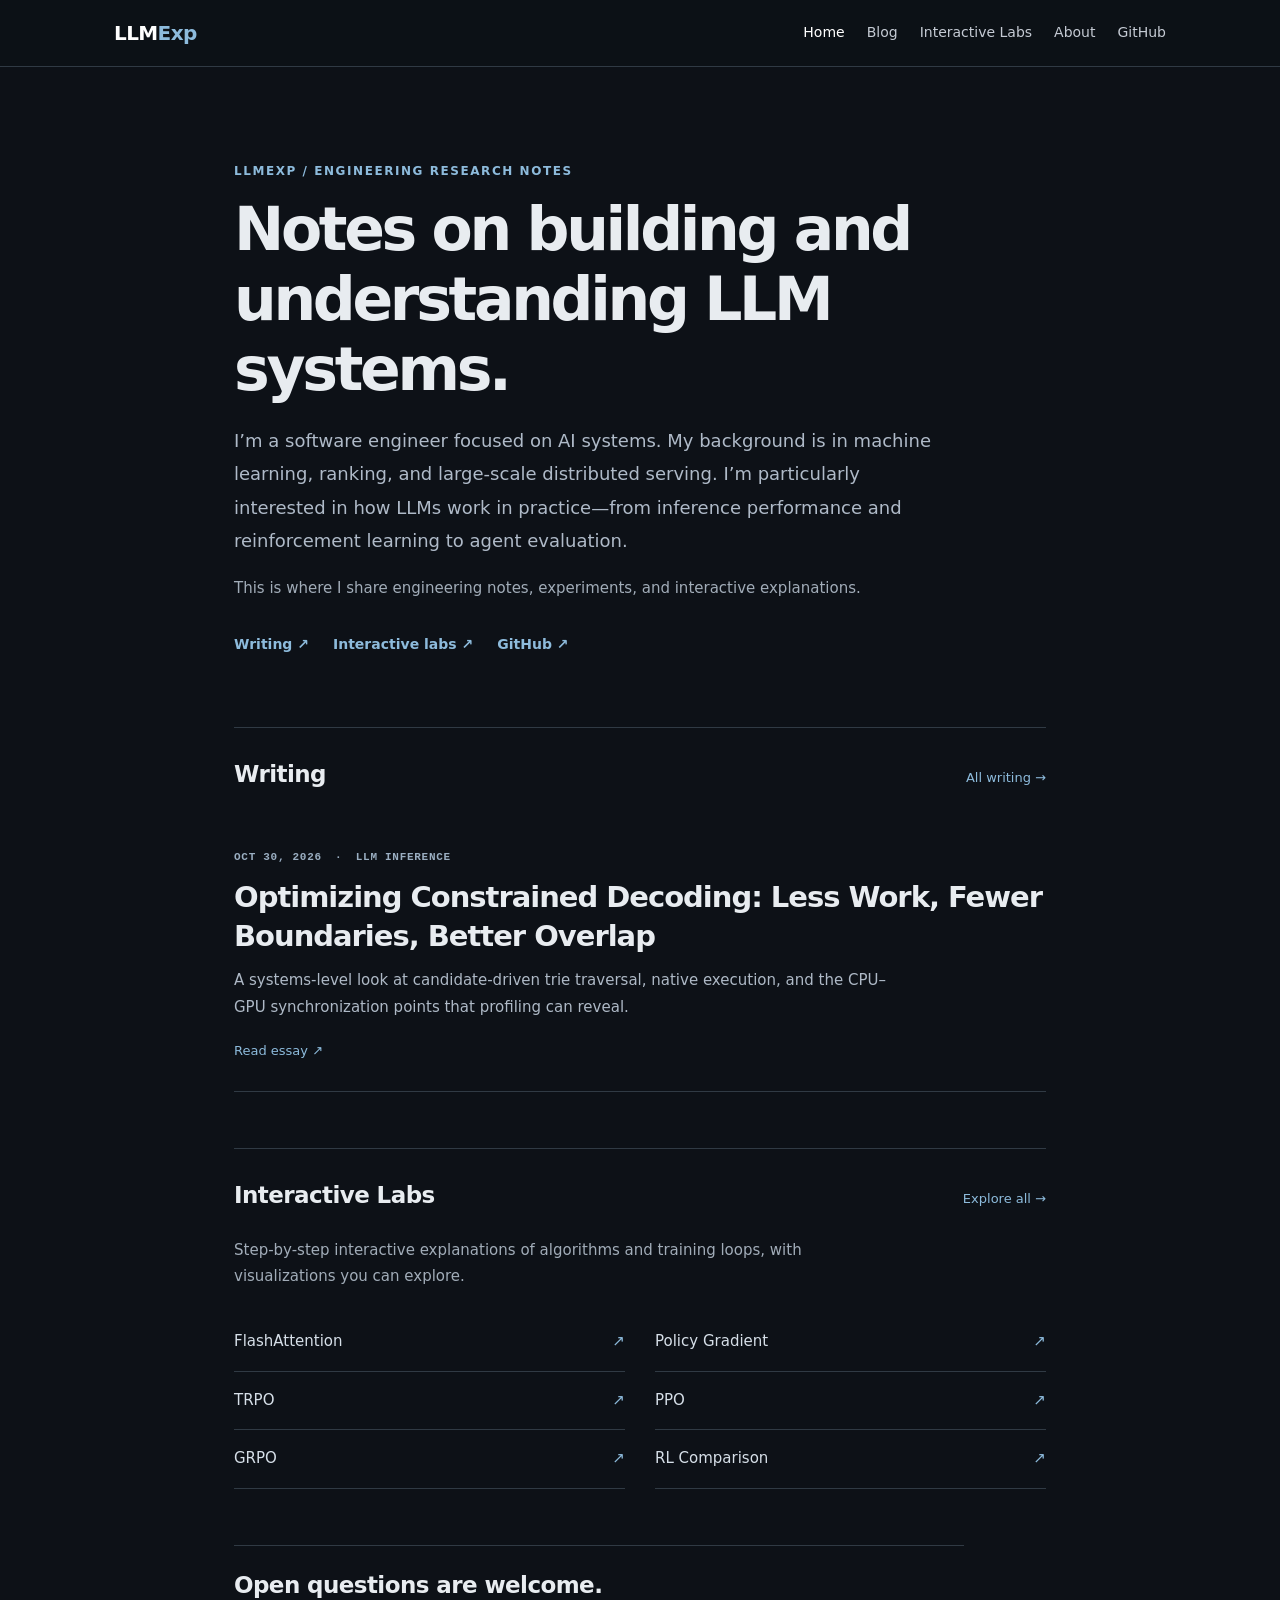
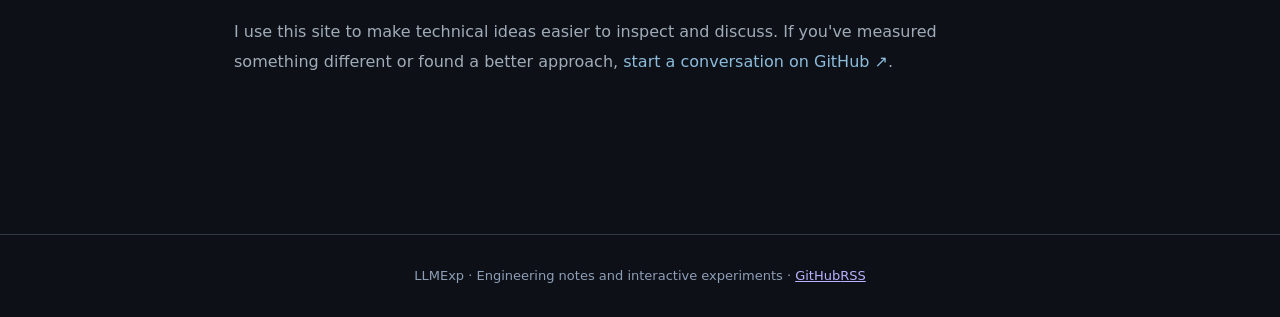
==== index.html @ a256a673 "Keep LLMExp author introduction unnamed" ====
<!doctype html><html lang="en"><head><meta charset="utf-8"><meta name="viewport" content="width=device-width,initial-scale=1"><meta name="description" content="Engineering notes and interactive labs on LLM systems, reinforcement learning, and agent evaluation."><meta property="og:title" content="LLMExp · LLM Engineering Notes"><meta property="og:description" content="Engineering notes and interactive labs on LLM systems, reinforcement learning, and agent evaluation."><meta property="og:type" content="website"><meta property="og:url" content="https://zerograd-x.github.io/"><link rel="canonical" href="https://zerograd-x.github.io/"><link rel="stylesheet" href="/assets/site.css"><title>LLMExp · LLM Engineering Notes</title><!-- Cloudflare Web Analytics --><script type='module' src='https://static.cloudflareinsights.com/beacon.min.js' data-cf-beacon='{"token": "473e449cb38c4c8e9a7092ccba2610f5"}'></script><!-- End Cloudflare Web Analytics --><link rel="alternate" type="application/rss+xml" title="LLMExp RSS" href="/feed.xml"></head><body><header><div class="nav"><a class="brand" href="/">LLM<span>Exp</span></a><nav aria-label="Main navigation"><a href="/" aria-current="page">Home</a><a href="/blog/" >Blog</a><a href="/labs/" >Interactive Labs</a><a href="/about/" >About</a><a href="https://github.com/zerograd-x/zerograd-x.github.io">GitHub</a></nav></div></header><main class="journal-layout"><section class="journal-intro"><p class="eyebrow">LLMExp / Engineering research notes</p><h1>Notes on building and understanding LLM systems.</h1><p class="lead">I’m a software engineer focused on AI systems. My background is in machine learning, ranking, and large-scale distributed serving. I’m particularly interested in how LLMs work in practice—from inference performance and reinforcement learning to agent evaluation.</p><p class="author-note">This is where I share engineering notes, experiments, and interactive explanations.</p><div class="intro-links"><a href="/blog/">Writing <span aria-hidden="true">↗</span></a><a href="/labs/">Interactive labs <span aria-hidden="true">↗</span></a><a href="https://github.com/zerograd-x/zerograd-x.github.io">GitHub <span aria-hidden="true">↗</span></a></div></section><section class="journal-section" aria-labelledby="writing-title"><div class="journal-heading"><h2 id="writing-title">Writing</h2><a href="/blog/">All writing →</a></div><a class="writing-entry" href="/blog/optimizing-constrained-decoding/"><span class="writing-date">OCT 30, 2026 <span class="dot-sep">·</span> LLM INFERENCE</span><h3>Optimizing Constrained Decoding: Less Work, Fewer Boundaries, Better Overlap</h3><p>A systems-level look at candidate-driven trie traversal, native execution, and the CPU–GPU synchronization points that profiling can reveal.</p><span class="writing-more">Read essay <span aria-hidden="true">↗</span></span></a></section><section class="journal-section" aria-labelledby="labs-title"><div class="journal-heading"><h2 id="labs-title">Interactive Labs</h2><a href="/labs/">Explore all →</a></div><p class="section-desc">Step-by-step interactive explanations of algorithms and training loops, with visualizations you can explore.</p><div class="lab-links"><a href="/FlashAttention/">FlashAttention <span>↗</span></a><a href="/PolicyGradient/">Policy Gradient <span>↗</span></a><a href="/TRPO/">TRPO <span>↗</span></a><a href="/PPO/">PPO <span>↗</span></a><a href="/GRPO/">GRPO <span>↗</span></a><a href="/RLCompare/">RL Comparison <span>↗</span></a></div></section><section class="journal-section journal-end"><h2>Open questions are welcome.</h2><p>I use this site to make technical ideas easier to inspect and discuss. If you've measured something different or found a better approach, <a href="https://github.com/zerograd-x/zerograd-x.github.io/issues">start a conversation on GitHub ↗</a>.</p></section></main><footer>LLMExp · Engineering notes and interactive experiments · <a href="https://github.com/zerograd-x">GitHub</a><a href="/feed.xml" title="Subscribe to the RSS feed">RSS</a></footer></body></html>
---- assets/site.css ----
:root{color-scheme:dark;--bg:#0b1020;--surface:#141d31;--surface2:#1a2741;--ink:#edf2ff;--muted:#a6b4ce;--accent:#a5a0ff;--line:#33415c}*{box-sizing:border-box}body{margin:0;background:radial-gradient(ellipse 65% 35% at 15% 0,rgba(108,87,245,.18),transparent),var(--bg);color:var(--ink);font:16px/1.7 system-ui,-apple-system,BlinkMacSystemFont,"Segoe UI",sans-serif}a{color:var(--accent)}a:focus-visible{outline:3px solid #9de8ea;outline-offset:4px}header{border-bottom:1px solid var(--line);position:sticky;top:0;background:rgba(11,16,32,.93);backdrop-filter:blur(15px);z-index:5}.nav{max-width:1100px;margin:auto;padding:16px 24px;display:flex;justify-content:space-between;align-items:center;gap:16px}.brand{font-weight:800;font-size:20px;letter-spacing:-.03em;text-decoration:none;color:white}.brand span{color:var(--accent)}nav{display:flex;gap:22px;flex-wrap:wrap}nav a{text-decoration:none;color:#c6d0e5;font-size:14px}nav a:hover,nav a[aria-current=page]{color:white}main{max-width:1100px;margin:auto;padding:64px 24px 85px}.eyebrow{font-size:12px;color:var(--accent);font-weight:750;letter-spacing:.13em;text-transform:uppercase}h1{font-size:clamp(40px,6vw,72px);line-height:1.12;letter-spacing:-.05em;margin:14px 0 20px}h2{font-size:28px;line-height:1.25;letter-spacing:-.025em;margin:0 0 18px}h3{font-size:21px;line-height:1.35;margin:8px 0}p{color:var(--muted)}.lead{font-size:19px;max-width:730px}.hero{padding:15px 0 64px}.button{display:inline-block;margin:12px 10px 0 0;padding:11px 19px;border-radius:10px;background:#726bf0;color:white;text-decoration:none;font-weight:650;font-size:14px}.button.secondary{background:transparent;border:1px solid var(--line);color:#e6edff}.section{margin:44px 0 60px}.sectionhead{display:flex;align-items:baseline;justify-content:space-between;gap:18px}.grid{display:grid;grid-template-columns:repeat(3,minmax(0,1fr));gap:18px}.grid.two{grid-template-columns:repeat(2,minmax(0,1fr))}.card{display:block;color:inherit;text-decoration:none;border:1px solid var(--line);background:linear-gradient(145deg,#192440,#131c30);border-radius:16px;padding:24px;transition:transform .15s,border-color .15s}.card:hover{transform:translateY(-3px);border-color:var(--accent)}.card p{font-size:14px;margin:8px 0}.tag{font-size:11px;font-weight:750;color:#b0aaff;text-transform:uppercase;letter-spacing:.08em}.meta{font-size:13px;color:#92a3bf}.links{display:flex;flex-wrap:wrap;gap:12px}.link{color:#c7beff;text-decoration:none}.divider{border-top:1px solid var(--line);margin:48px 0}.muted{color:var(--muted)}footer{padding:30px 24px;border-top:1px solid var(--line);text-align:center;color:#8e9eb7;font-size:13px}footer a{color:#b9b1ff}ul{color:var(--muted)}.prose{max-width:780px}.prose p,.prose li{font-size:17px}.empty{background:var(--surface);border:1px dashed #465572;border-radius:14px;padding:26px}@media(max-width:760px){.nav{align-items:flex-start;flex-direction:column;gap:10px}nav{gap:15px}main{padding:40px 20px 60px}.grid,.grid.two{grid-template-columns:1fr}.hero{padding-bottom:28px}}
/* Long-form engineering article */
.article-shell{max-width:970px}.article-shell>h1{font-size:clamp(38px,5.5vw,64px)}.article-notice{border-left:3px solid #8e8afa;background:#1a2540;padding:16px 20px;border-radius:0 10px 10px 0;color:#bfcbe3;margin:24px 0}.article-notice strong{color:#f0eeff}.toc{display:flex;flex-wrap:wrap;gap:10px 16px;background:#141d31;border:1px solid var(--line);border-radius:14px;padding:20px;margin:30px 0 42px}.toc strong{width:100%;color:white}.toc a{font-size:13px;text-decoration:none;color:#b9b4ff}.article-body{max-width:820px}.article-body h2{font-size:30px;margin:60px 0 18px;scroll-margin-top:110px}.article-body p,.article-body li{font-size:17px;line-height:1.85;color:#c1cce1}.article-body strong{color:#f4f6ff}.article-body pre{overflow:auto;background:#080d19;border:1px solid var(--line);padding:22px;border-radius:12px;color:#e4e9ff;line-height:1.55;font-size:13px}.article-body code:not(pre code){background:#26324b;border-radius:4px;padding:2px 5px;color:#d9d3ff;font-size:.87em}.diagram{background:#131e33;border:1px solid #36435e;border-radius:14px;margin:26px 0;padding:22px}.diag-heading{font-weight:700;color:#e6eaff;margin-bottom:16px}.diag-flow{display:flex;gap:10px;align-items:center;flex-wrap:wrap}.diag-flow div{padding:12px;background:#263659;border:1px solid #485f85;border-radius:8px;font-size:13px}.diag-flow span{color:#a9a4ff}.diagram-caption{font-size:12px!important;color:#94a5c2!important;margin:14px 0 0}.comparison{display:grid;grid-template-columns:1fr 1fr;gap:15px}.comparison>div{border:1px solid #465674;border-radius:10px;padding:15px}.comparison p{font-size:13px}.chip-row{display:flex;gap:7px;flex-wrap:wrap}.chip-row span{border-radius:7px;padding:6px 11px;font-weight:650;font-size:13px}.muted-chip{background:#34435a;color:#9dacbf}.active-chip{background:#27856d;color:#f0fffb}.trace-row{display:flex;align-items:center;gap:16px;margin:12px 0}.trace-row>span{min-width:34px;font-size:12px;color:#afbdd8}.trace-track{display:flex;flex:1;height:36px;background:#0a1120;border-radius:6px;overflow:hidden;gap:3px}.trace-bar{display:flex;align-items:center;justify-content:center;font-size:11px;font-style:normal;font-weight:600;white-space:nowrap;overflow:hidden}.planning{background:#655cd3;width:32%}.waiting{background:#318675;width:43%}.next{background:#58667e;flex:1}.forward{background:#3c73c5;width:75%}.mask{background:#b77c35;flex:1}.takeaway{border-left:3px solid #a9a0ff;padding:15px 20px;background:#1a2540;border-radius:0 10px 10px 0;margin:30px 0;color:#d7dff5}.bench-table{width:100%;border-collapse:collapse;margin:25px 0;font-size:14px}.bench-table td,.bench-table th{border:1px solid #3a4964;padding:12px;text-align:left;vertical-align:top}.bench-table th{background:#263454;color:#e5eaff}.bench-table td{color:#c5d0e5}@media(max-width:650px){.comparison{grid-template-columns:1fr}.trace-bar{font-size:9px}.article-body h2{font-size:25px}}

/* Writing-first journal refresh; confined to homepage, blog listing and long-form article. */
:root{--bg:#0d1117;--surface:#151a21;--surface2:#1b232c;--ink:#e8ecf0;--muted:#a1acb8;--accent:#8dbbdc;--line:#303a44}
body{background:var(--bg);color:var(--ink);font-family:ui-sans-serif,system-ui,-apple-system,BlinkMacSystemFont,"Segoe UI",sans-serif}
header{background:rgba(13,17,23,.94);border-color:var(--line)}
.brand span{color:var(--accent)}a{color:var(--accent)}nav a{color:#c5cbd4}nav a:hover,nav a[aria-current=page]{color:white}
.journal-layout{max-width:860px;padding-top:82px}.journal-intro{padding:0 0 70px}.journal-intro h1{max-width:810px;font-size:clamp(38px,5.3vw,60px);letter-spacing:-.055em;line-height:1.16;font-weight:720}.journal-intro .lead{max-width:720px;font-size:18px;line-height:1.85;color:#afbac8}.journal-intro.compact{padding-bottom:36px}.journal-intro.compact h1{font-size:clamp(42px,5vw,58px)}.intro-links{display:flex;flex-wrap:wrap;gap:24px;margin-top:30px}.intro-links a{font-size:14px;text-decoration:none;font-weight:650}.journal-section{padding:32px 0 56px;border-top:1px solid var(--line)}.journal-heading{display:flex;justify-content:space-between;align-items:baseline;gap:16px;margin-bottom:10px}.journal-heading h2,.journal-end h2{font-size:23px;font-weight:675;letter-spacing:-.025em}.journal-heading>a{text-decoration:none;font-size:13px}.writing-entry{display:block;border:0;border-bottom:1px solid var(--line);padding:24px 0 28px;text-decoration:none;color:var(--ink)}.writing-entry:hover h3{color:var(--accent)}.writing-entry h3{font-size:clamp(22px,3vw,29px);font-weight:665;letter-spacing:-.035em;line-height:1.36;margin:10px 0}.writing-entry p{font-size:15px;max-width:670px;line-height:1.85;margin:6px 0;color:#aeb9c6}.writing-date{font:600 11px/1.6 ui-monospace,SFMono-Regular,Menlo,monospace;color:#9aaec1;letter-spacing:.065em}.dot-sep{margin:0 6px}.writing-more{display:inline-block;font-size:13px;color:var(--accent);margin-top:12px}.section-desc{font-size:15px;max-width:670px;margin:0 0 24px}.lab-links{display:grid;grid-template-columns:1fr 1fr;column-gap:30px}.lab-links a{display:flex;justify-content:space-between;padding:16px 0;border-bottom:1px solid var(--line);text-decoration:none;color:#d6dfe8;font-size:15px}.lab-links a:hover,.lab-links span{color:var(--accent)}.journal-end{padding-top:25px;max-width:730px}.journal-end p{line-height:1.85}.journal-end a{text-decoration:none}
/* Calm reading surface for the blog article; keep technical diagrams legible. */
.article-shell{max-width:940px;padding-top:64px}.article-shell>h1{max-width:870px;font-size:clamp(36px,5vw,59px);font-weight:700;line-height:1.18}.article-shell>.lead{font-size:18px;line-height:1.85;max-width:780px}.article-body{max-width:760px}.article-body h2{font-size:clamp(24px,3vw,29px);margin-top:68px;border-top:1px solid var(--line);padding-top:29px}.article-body p,.article-body li{color:#c4ccd5;line-height:1.9;font-size:16.5px}.article-body pre{font-size:13px;background:#111922}.article-body .diagram{background:#161f2a;border-color:#344254}.article-notice{background:#182331;border-left-color:#79aeda}.toc{background:#131a23;border-color:#303d4a}.toc a{color:#9ec7e2}.takeaway{background:#172230;border-left-color:#7db3d6}.article-body code:not(pre code){background:#243140;color:#d4e6f4}
@media(max-width:650px){.journal-layout{padding-top:44px}.journal-intro{padding-bottom:43px}.intro-links{gap:15px}.lab-links{grid-template-columns:1fr}.article-shell{padding-top:35px}.journal-section{padding-bottom:38px}}

/* Author introduction */
.author-note{max-width:690px;font-size:15px;line-height:1.85;color:var(--muted);margin:15px 0 0}.author-note a{font-weight:600;text-decoration:underline;text-underline-offset:3px}.journal-intro .lead strong{font-weight:680;color:var(--ink)}
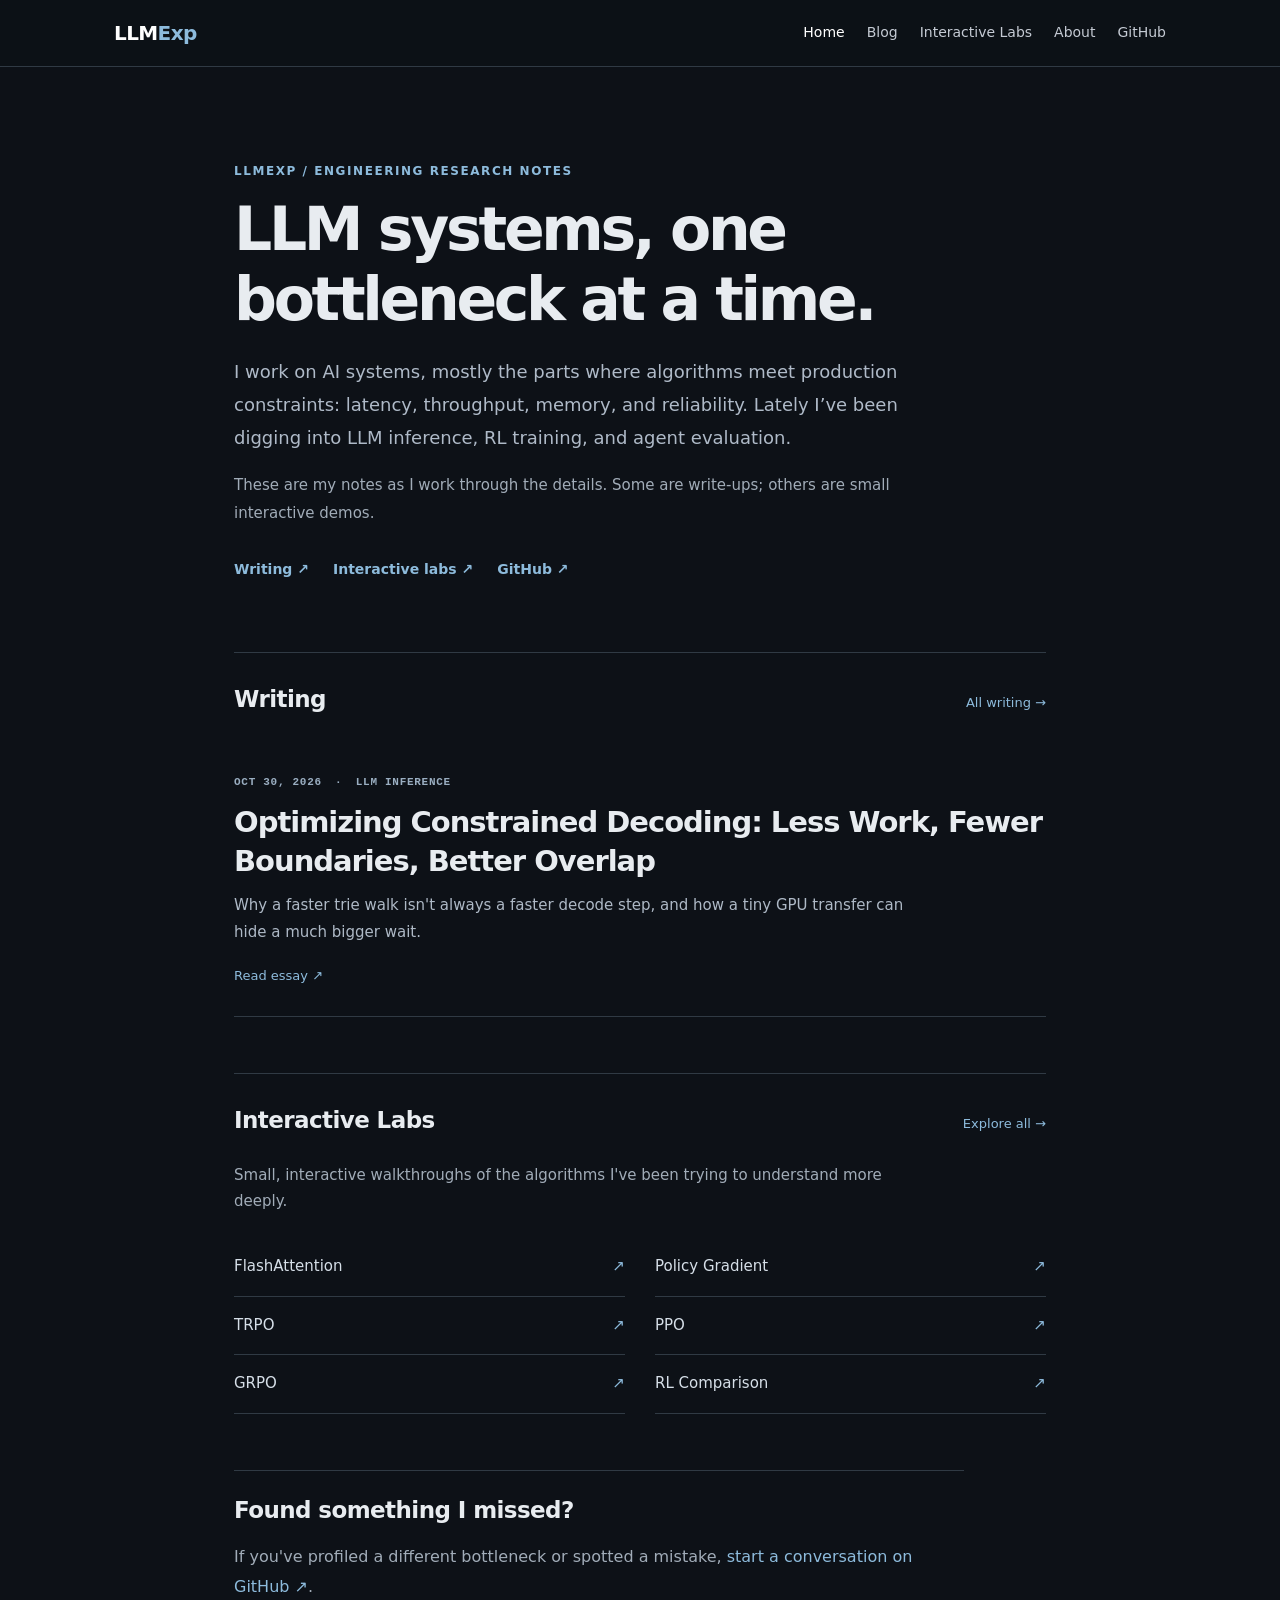
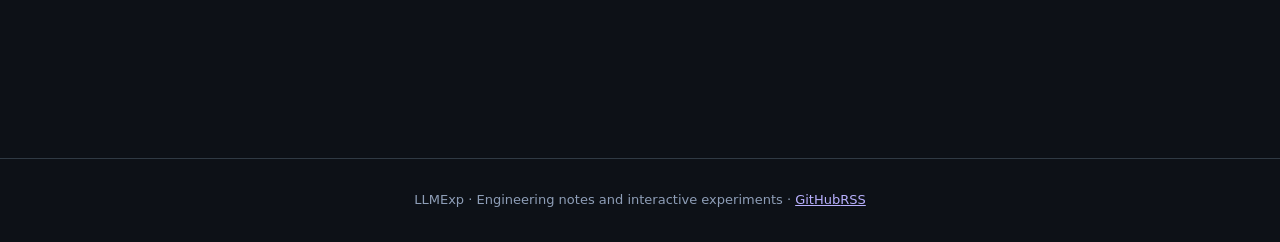
==== commit dbd276ce: "Make index.html more direct and personal" ====
--- a/index.html
+++ b/index.html
@@ -1 +1 @@
-<!doctype html><html lang="en"><head><meta charset="utf-8"><meta name="viewport" content="width=device-width,initial-scale=1"><meta name="description" content="Engineering notes and interactive labs on LLM systems, reinforcement learning, and agent evaluation."><meta property="og:title" content="LLMExp · LLM Engineering Notes"><meta property="og:description" content="Engineering notes and interactive labs on LLM systems, reinforcement learning, and agent evaluation."><meta property="og:type" content="website"><meta property="og:url" content="https://zerograd-x.github.io/"><link rel="canonical" href="https://zerograd-x.github.io/"><link rel="stylesheet" href="/assets/site.css"><title>LLMExp · LLM Engineering Notes</title><!-- Cloudflare Web Analytics --><script type='module' src='https://static.cloudflareinsights.com/beacon.min.js' data-cf-beacon='{"token": "473e449cb38c4c8e9a7092ccba2610f5"}'></script><!-- End Cloudflare Web Analytics --><link rel="alternate" type="application/rss+xml" title="LLMExp RSS" href="/feed.xml"></head><body><header><div class="nav"><a class="brand" href="/">LLM<span>Exp</span></a><nav aria-label="Main navigation"><a href="/" aria-current="page">Home</a><a href="/blog/" >Blog</a><a href="/labs/" >Interactive Labs</a><a href="/about/" >About</a><a href="https://github.com/zerograd-x/zerograd-x.github.io">GitHub</a></nav></div></header><main class="journal-layout"><section class="journal-intro"><p class="eyebrow">LLMExp / Engineering research notes</p><h1>Notes on building and understanding LLM systems.</h1><p class="lead">I’m a software engineer focused on AI systems. My background is in machine learning, ranking, and large-scale distributed serving. I’m particularly interested in how LLMs work in practice—from inference performance and reinforcement learning to agent evaluation.</p><p class="author-note">This is where I share engineering notes, experiments, and interactive explanations.</p><div class="intro-links"><a href="/blog/">Writing <span aria-hidden="true">↗</span></a><a href="/labs/">Interactive labs <span aria-hidden="true">↗</span></a><a href="https://github.com/zerograd-x/zerograd-x.github.io">GitHub <span aria-hidden="true">↗</span></a></div></section><section class="journal-section" aria-labelledby="writing-title"><div class="journal-heading"><h2 id="writing-title">Writing</h2><a href="/blog/">All writing →</a></div><a class="writing-entry" href="/blog/optimizing-constrained-decoding/"><span class="writing-date">OCT 30, 2026 <span class="dot-sep">·</span> LLM INFERENCE</span><h3>Optimizing Constrained Decoding: Less Work, Fewer Boundaries, Better Overlap</h3><p>A systems-level look at candidate-driven trie traversal, native execution, and the CPU–GPU synchronization points that profiling can reveal.</p><span class="writing-more">Read essay <span aria-hidden="true">↗</span></span></a></section><section class="journal-section" aria-labelledby="labs-title"><div class="journal-heading"><h2 id="labs-title">Interactive Labs</h2><a href="/labs/">Explore all →</a></div><p class="section-desc">Step-by-step interactive explanations of algorithms and training loops, with visualizations you can explore.</p><div class="lab-links"><a href="/FlashAttention/">FlashAttention <span>↗</span></a><a href="/PolicyGradient/">Policy Gradient <span>↗</span></a><a href="/TRPO/">TRPO <span>↗</span></a><a href="/PPO/">PPO <span>↗</span></a><a href="/GRPO/">GRPO <span>↗</span></a><a href="/RLCompare/">RL Comparison <span>↗</span></a></div></section><section class="journal-section journal-end"><h2>Open questions are welcome.</h2><p>I use this site to make technical ideas easier to inspect and discuss. If you've measured something different or found a better approach, <a href="https://github.com/zerograd-x/zerograd-x.github.io/issues">start a conversation on GitHub ↗</a>.</p></section></main><footer>LLMExp · Engineering notes and interactive experiments · <a href="https://github.com/zerograd-x">GitHub</a><a href="/feed.xml" title="Subscribe to the RSS feed">RSS</a></footer></body></html>+<!doctype html><html lang="en"><head><meta charset="utf-8"><meta name="viewport" content="width=device-width,initial-scale=1"><meta name="description" content="Engineering notes and interactive labs on LLM systems, reinforcement learning, and agent evaluation."><meta property="og:title" content="LLMExp · LLM Engineering Notes"><meta property="og:description" content="Engineering notes and interactive labs on LLM systems, reinforcement learning, and agent evaluation."><meta property="og:type" content="website"><meta property="og:url" content="https://zerograd-x.github.io/"><link rel="canonical" href="https://zerograd-x.github.io/"><link rel="stylesheet" href="/assets/site.css"><title>LLMExp · LLM Engineering Notes</title><!-- Cloudflare Web Analytics --><script type='module' src='https://static.cloudflareinsights.com/beacon.min.js' data-cf-beacon='{"token": "473e449cb38c4c8e9a7092ccba2610f5"}'></script><!-- End Cloudflare Web Analytics --><link rel="alternate" type="application/rss+xml" title="LLMExp RSS" href="/feed.xml"></head><body><header><div class="nav"><a class="brand" href="/">LLM<span>Exp</span></a><nav aria-label="Main navigation"><a href="/" aria-current="page">Home</a><a href="/blog/" >Blog</a><a href="/labs/" >Interactive Labs</a><a href="/about/" >About</a><a href="https://github.com/zerograd-x/zerograd-x.github.io">GitHub</a></nav></div></header><main class="journal-layout"><section class="journal-intro"><p class="eyebrow">LLMExp / Engineering research notes</p><h1>LLM systems, one bottleneck at a time.</h1><p class="lead">I work on AI systems, mostly the parts where algorithms meet production constraints: latency, throughput, memory, and reliability. Lately I’ve been digging into LLM inference, RL training, and agent evaluation.</p><p class="author-note">These are my notes as I work through the details. Some are write-ups; others are small interactive demos.</p><div class="intro-links"><a href="/blog/">Writing <span aria-hidden="true">↗</span></a><a href="/labs/">Interactive labs <span aria-hidden="true">↗</span></a><a href="https://github.com/zerograd-x/zerograd-x.github.io">GitHub <span aria-hidden="true">↗</span></a></div></section><section class="journal-section" aria-labelledby="writing-title"><div class="journal-heading"><h2 id="writing-title">Writing</h2><a href="/blog/">All writing →</a></div><a class="writing-entry" href="/blog/optimizing-constrained-decoding/"><span class="writing-date">OCT 30, 2026 <span class="dot-sep">·</span> LLM INFERENCE</span><h3>Optimizing Constrained Decoding: Less Work, Fewer Boundaries, Better Overlap</h3><p>Why a faster trie walk isn't always a faster decode step, and how a tiny GPU transfer can hide a much bigger wait.</p><span class="writing-more">Read essay <span aria-hidden="true">↗</span></span></a></section><section class="journal-section" aria-labelledby="labs-title"><div class="journal-heading"><h2 id="labs-title">Interactive Labs</h2><a href="/labs/">Explore all →</a></div><p class="section-desc">Small, interactive walkthroughs of the algorithms I've been trying to understand more deeply.</p><div class="lab-links"><a href="/FlashAttention/">FlashAttention <span>↗</span></a><a href="/PolicyGradient/">Policy Gradient <span>↗</span></a><a href="/TRPO/">TRPO <span>↗</span></a><a href="/PPO/">PPO <span>↗</span></a><a href="/GRPO/">GRPO <span>↗</span></a><a href="/RLCompare/">RL Comparison <span>↗</span></a></div></section><section class="journal-section journal-end"><h2>Found something I missed?</h2><p>If you've profiled a different bottleneck or spotted a mistake, <a href="https://github.com/zerograd-x/zerograd-x.github.io/issues">start a conversation on GitHub ↗</a>.</p></section></main><footer>LLMExp · Engineering notes and interactive experiments · <a href="https://github.com/zerograd-x">GitHub</a><a href="/feed.xml" title="Subscribe to the RSS feed">RSS</a></footer></body></html>
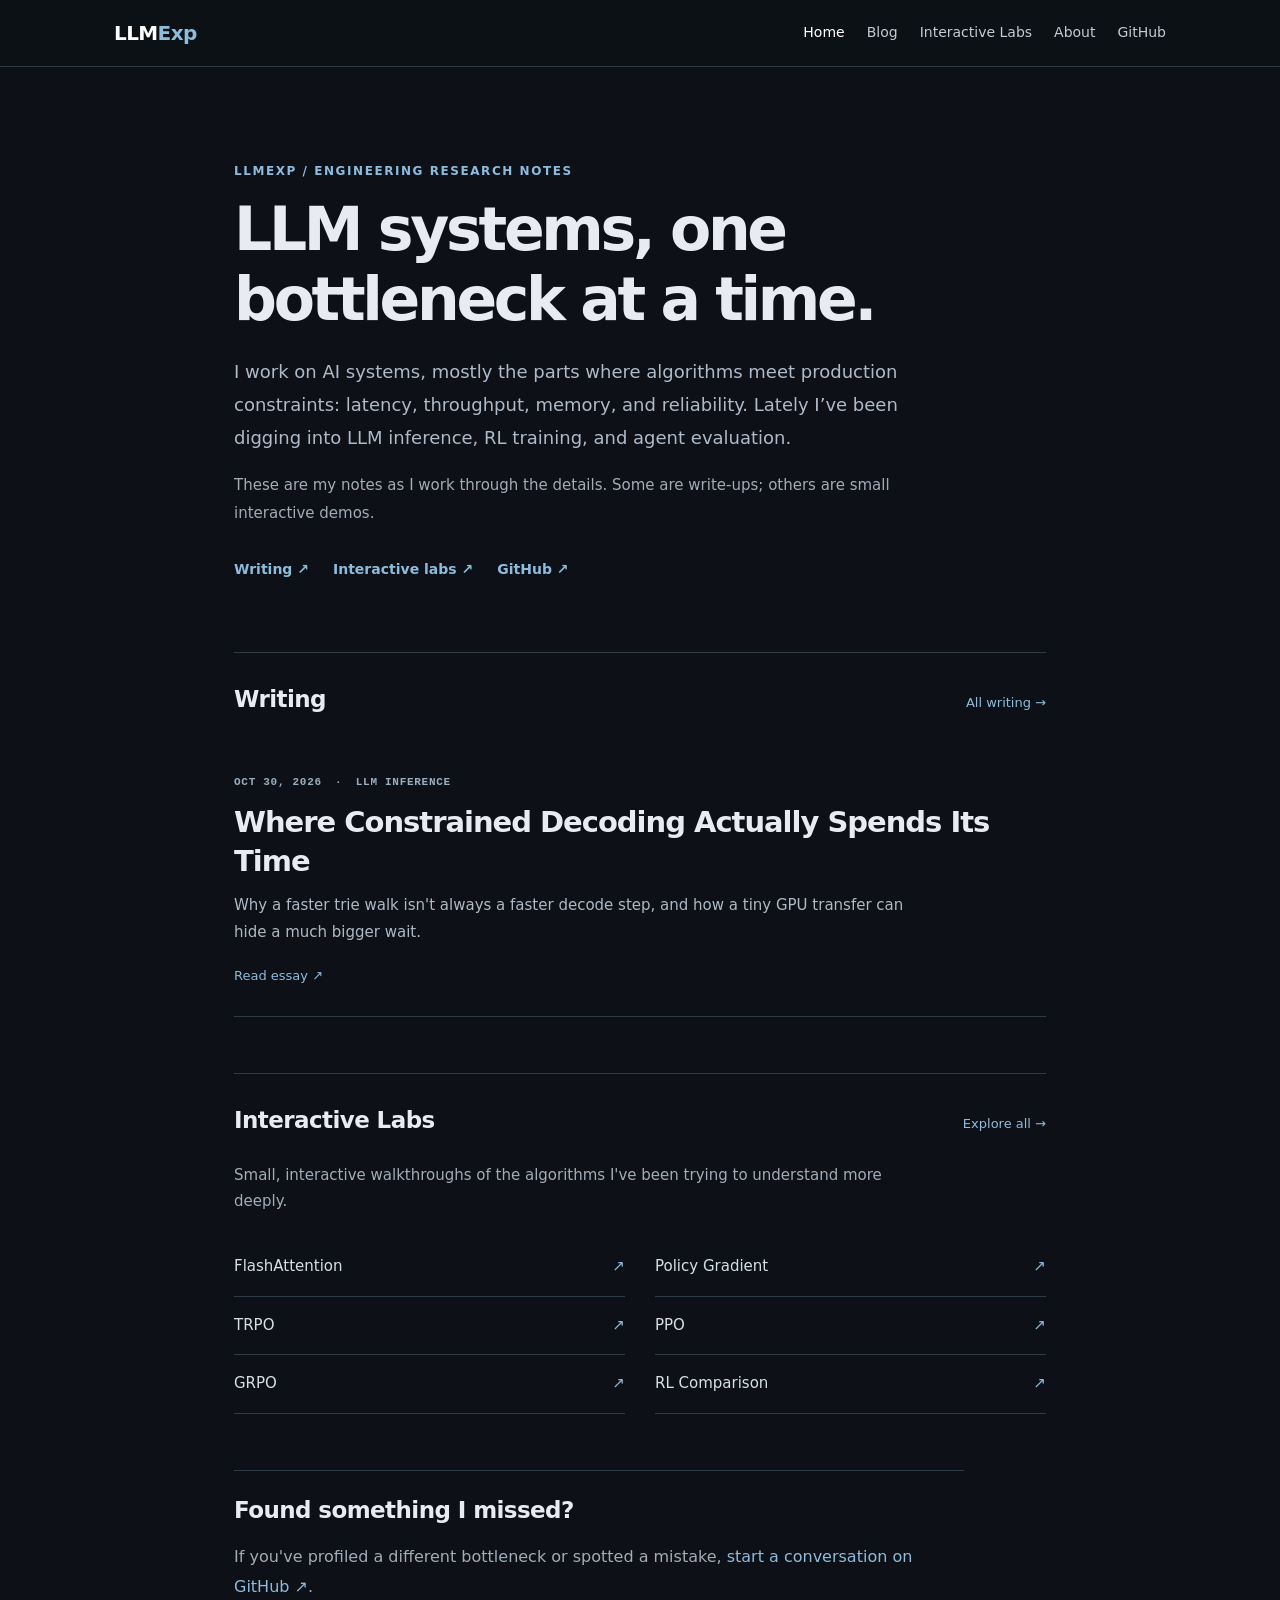
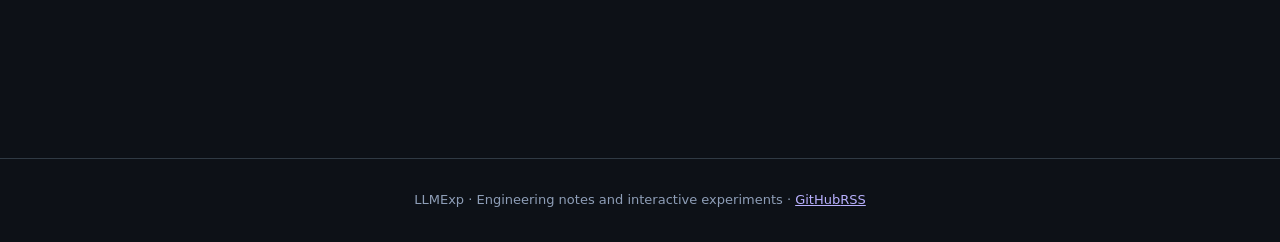
==== commit 4f80f0a1: "Keep article title consistent in index.html" ====
--- a/index.html
+++ b/index.html
@@ -1 +1 @@
-<!doctype html><html lang="en"><head><meta charset="utf-8"><meta name="viewport" content="width=device-width,initial-scale=1"><meta name="description" content="Engineering notes and interactive labs on LLM systems, reinforcement learning, and agent evaluation."><meta property="og:title" content="LLMExp · LLM Engineering Notes"><meta property="og:description" content="Engineering notes and interactive labs on LLM systems, reinforcement learning, and agent evaluation."><meta property="og:type" content="website"><meta property="og:url" content="https://zerograd-x.github.io/"><link rel="canonical" href="https://zerograd-x.github.io/"><link rel="stylesheet" href="/assets/site.css"><title>LLMExp · LLM Engineering Notes</title><!-- Cloudflare Web Analytics --><script type='module' src='https://static.cloudflareinsights.com/beacon.min.js' data-cf-beacon='{"token": "473e449cb38c4c8e9a7092ccba2610f5"}'></script><!-- End Cloudflare Web Analytics --><link rel="alternate" type="application/rss+xml" title="LLMExp RSS" href="/feed.xml"></head><body><header><div class="nav"><a class="brand" href="/">LLM<span>Exp</span></a><nav aria-label="Main navigation"><a href="/" aria-current="page">Home</a><a href="/blog/" >Blog</a><a href="/labs/" >Interactive Labs</a><a href="/about/" >About</a><a href="https://github.com/zerograd-x/zerograd-x.github.io">GitHub</a></nav></div></header><main class="journal-layout"><section class="journal-intro"><p class="eyebrow">LLMExp / Engineering research notes</p><h1>LLM systems, one bottleneck at a time.</h1><p class="lead">I work on AI systems, mostly the parts where algorithms meet production constraints: latency, throughput, memory, and reliability. Lately I’ve been digging into LLM inference, RL training, and agent evaluation.</p><p class="author-note">These are my notes as I work through the details. Some are write-ups; others are small interactive demos.</p><div class="intro-links"><a href="/blog/">Writing <span aria-hidden="true">↗</span></a><a href="/labs/">Interactive labs <span aria-hidden="true">↗</span></a><a href="https://github.com/zerograd-x/zerograd-x.github.io">GitHub <span aria-hidden="true">↗</span></a></div></section><section class="journal-section" aria-labelledby="writing-title"><div class="journal-heading"><h2 id="writing-title">Writing</h2><a href="/blog/">All writing →</a></div><a class="writing-entry" href="/blog/optimizing-constrained-decoding/"><span class="writing-date">OCT 30, 2026 <span class="dot-sep">·</span> LLM INFERENCE</span><h3>Optimizing Constrained Decoding: Less Work, Fewer Boundaries, Better Overlap</h3><p>Why a faster trie walk isn't always a faster decode step, and how a tiny GPU transfer can hide a much bigger wait.</p><span class="writing-more">Read essay <span aria-hidden="true">↗</span></span></a></section><section class="journal-section" aria-labelledby="labs-title"><div class="journal-heading"><h2 id="labs-title">Interactive Labs</h2><a href="/labs/">Explore all →</a></div><p class="section-desc">Small, interactive walkthroughs of the algorithms I've been trying to understand more deeply.</p><div class="lab-links"><a href="/FlashAttention/">FlashAttention <span>↗</span></a><a href="/PolicyGradient/">Policy Gradient <span>↗</span></a><a href="/TRPO/">TRPO <span>↗</span></a><a href="/PPO/">PPO <span>↗</span></a><a href="/GRPO/">GRPO <span>↗</span></a><a href="/RLCompare/">RL Comparison <span>↗</span></a></div></section><section class="journal-section journal-end"><h2>Found something I missed?</h2><p>If you've profiled a different bottleneck or spotted a mistake, <a href="https://github.com/zerograd-x/zerograd-x.github.io/issues">start a conversation on GitHub ↗</a>.</p></section></main><footer>LLMExp · Engineering notes and interactive experiments · <a href="https://github.com/zerograd-x">GitHub</a><a href="/feed.xml" title="Subscribe to the RSS feed">RSS</a></footer></body></html>+<!doctype html><html lang="en"><head><meta charset="utf-8"><meta name="viewport" content="width=device-width,initial-scale=1"><meta name="description" content="Engineering notes and interactive labs on LLM systems, reinforcement learning, and agent evaluation."><meta property="og:title" content="LLMExp · LLM Engineering Notes"><meta property="og:description" content="Engineering notes and interactive labs on LLM systems, reinforcement learning, and agent evaluation."><meta property="og:type" content="website"><meta property="og:url" content="https://zerograd-x.github.io/"><link rel="canonical" href="https://zerograd-x.github.io/"><link rel="stylesheet" href="/assets/site.css"><title>LLMExp · LLM Engineering Notes</title><!-- Cloudflare Web Analytics --><script type='module' src='https://static.cloudflareinsights.com/beacon.min.js' data-cf-beacon='{"token": "473e449cb38c4c8e9a7092ccba2610f5"}'></script><!-- End Cloudflare Web Analytics --><link rel="alternate" type="application/rss+xml" title="LLMExp RSS" href="/feed.xml"></head><body><header><div class="nav"><a class="brand" href="/">LLM<span>Exp</span></a><nav aria-label="Main navigation"><a href="/" aria-current="page">Home</a><a href="/blog/" >Blog</a><a href="/labs/" >Interactive Labs</a><a href="/about/" >About</a><a href="https://github.com/zerograd-x/zerograd-x.github.io">GitHub</a></nav></div></header><main class="journal-layout"><section class="journal-intro"><p class="eyebrow">LLMExp / Engineering research notes</p><h1>LLM systems, one bottleneck at a time.</h1><p class="lead">I work on AI systems, mostly the parts where algorithms meet production constraints: latency, throughput, memory, and reliability. Lately I’ve been digging into LLM inference, RL training, and agent evaluation.</p><p class="author-note">These are my notes as I work through the details. Some are write-ups; others are small interactive demos.</p><div class="intro-links"><a href="/blog/">Writing <span aria-hidden="true">↗</span></a><a href="/labs/">Interactive labs <span aria-hidden="true">↗</span></a><a href="https://github.com/zerograd-x/zerograd-x.github.io">GitHub <span aria-hidden="true">↗</span></a></div></section><section class="journal-section" aria-labelledby="writing-title"><div class="journal-heading"><h2 id="writing-title">Writing</h2><a href="/blog/">All writing →</a></div><a class="writing-entry" href="/blog/optimizing-constrained-decoding/"><span class="writing-date">OCT 30, 2026 <span class="dot-sep">·</span> LLM INFERENCE</span><h3>Where Constrained Decoding Actually Spends Its Time</h3><p>Why a faster trie walk isn't always a faster decode step, and how a tiny GPU transfer can hide a much bigger wait.</p><span class="writing-more">Read essay <span aria-hidden="true">↗</span></span></a></section><section class="journal-section" aria-labelledby="labs-title"><div class="journal-heading"><h2 id="labs-title">Interactive Labs</h2><a href="/labs/">Explore all →</a></div><p class="section-desc">Small, interactive walkthroughs of the algorithms I've been trying to understand more deeply.</p><div class="lab-links"><a href="/FlashAttention/">FlashAttention <span>↗</span></a><a href="/PolicyGradient/">Policy Gradient <span>↗</span></a><a href="/TRPO/">TRPO <span>↗</span></a><a href="/PPO/">PPO <span>↗</span></a><a href="/GRPO/">GRPO <span>↗</span></a><a href="/RLCompare/">RL Comparison <span>↗</span></a></div></section><section class="journal-section journal-end"><h2>Found something I missed?</h2><p>If you've profiled a different bottleneck or spotted a mistake, <a href="https://github.com/zerograd-x/zerograd-x.github.io/issues">start a conversation on GitHub ↗</a>.</p></section></main><footer>LLMExp · Engineering notes and interactive experiments · <a href="https://github.com/zerograd-x">GitHub</a><a href="/feed.xml" title="Subscribe to the RSS feed">RSS</a></footer></body></html>
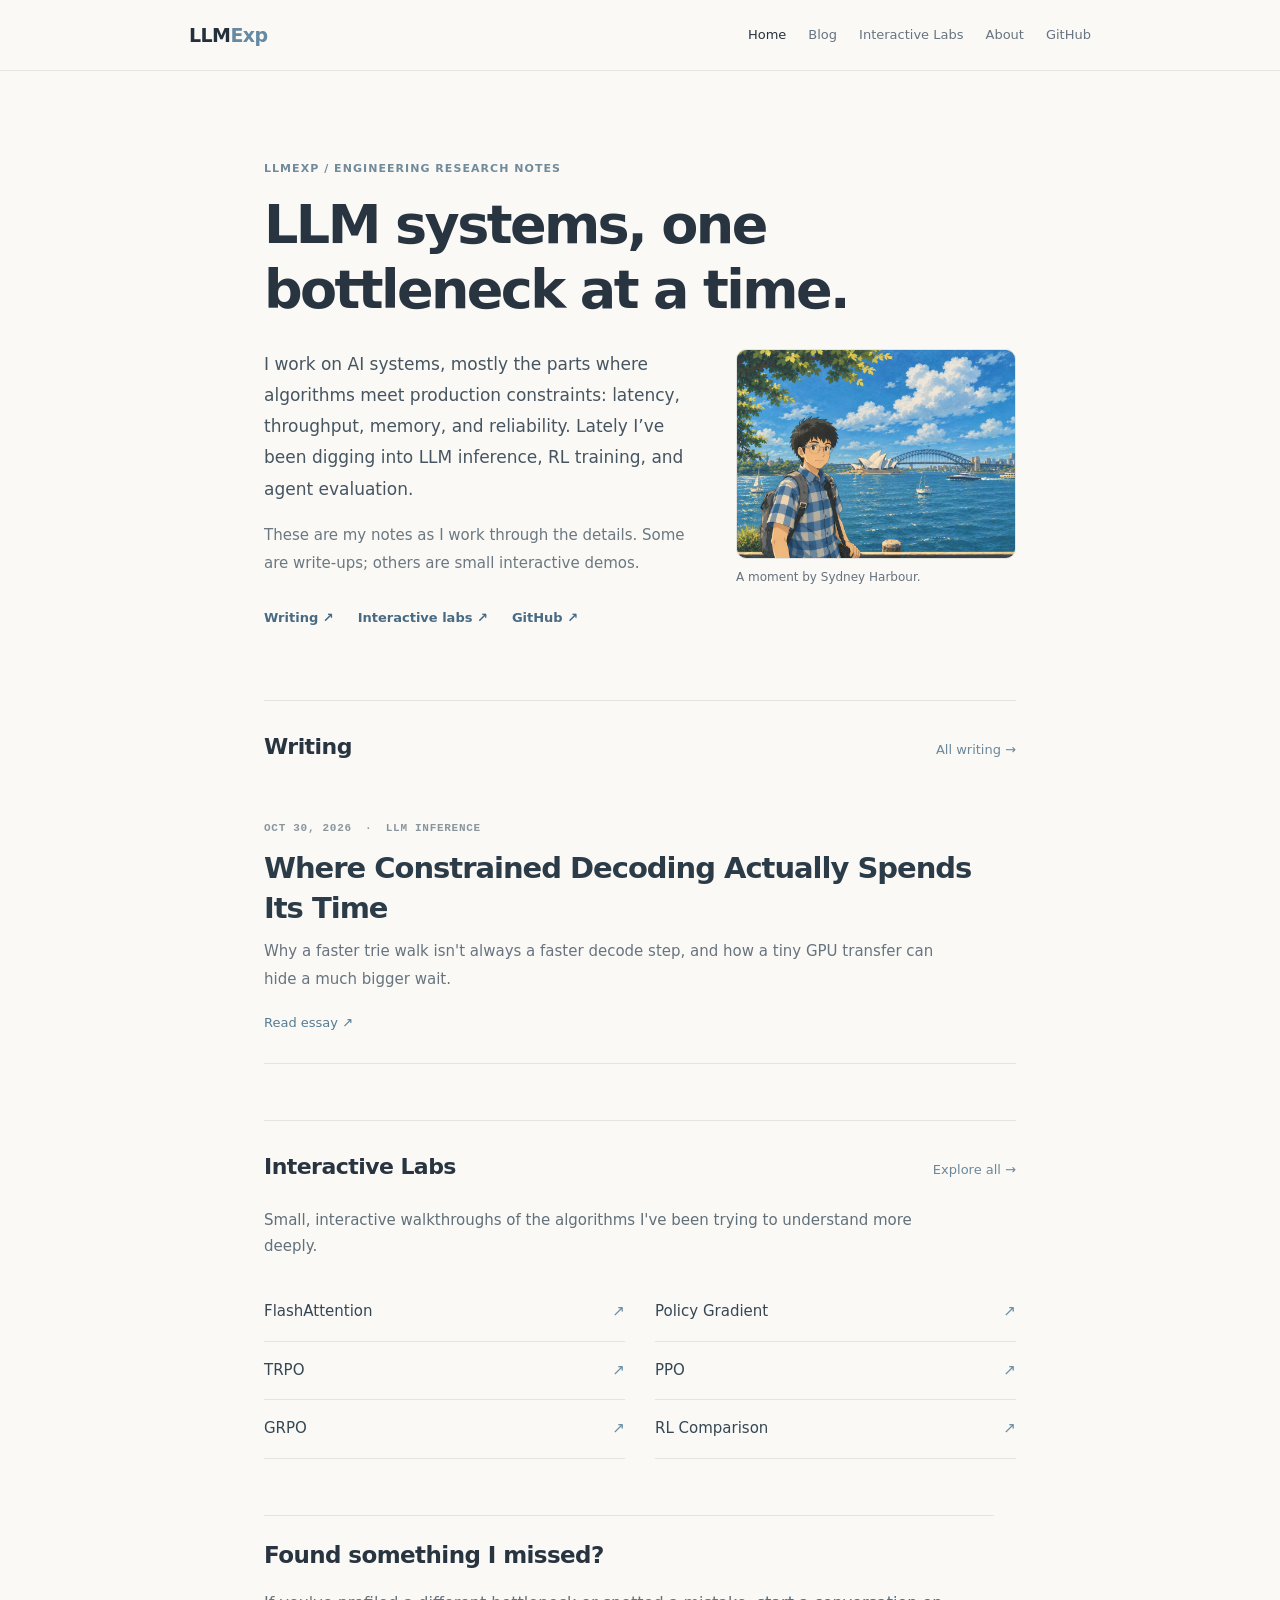
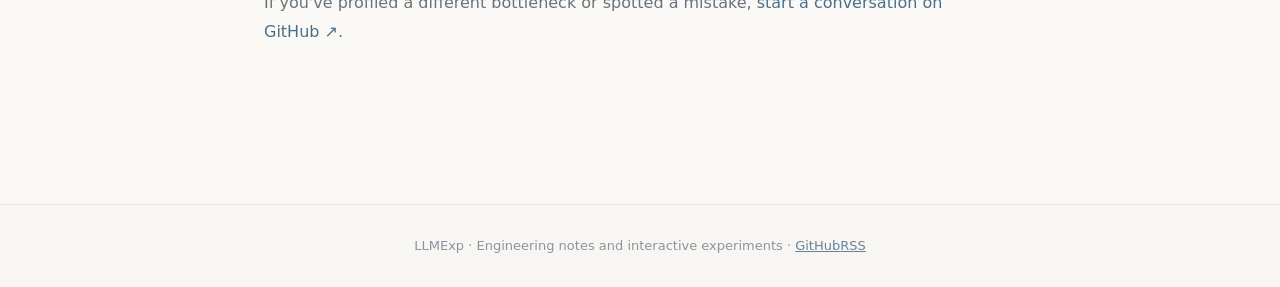
==== commit 0b43c12b: "Add Sydney Harbour portrait to homepage introduction" ====
--- a/index.html
+++ b/index.html
@@ -1 +1 @@
-<!doctype html><html lang="en"><head><meta charset="utf-8"><meta name="viewport" content="width=device-width,initial-scale=1"><meta name="description" content="Engineering notes and interactive labs on LLM systems, reinforcement learning, and agent evaluation."><meta property="og:title" content="LLMExp · LLM Engineering Notes"><meta property="og:description" content="Engineering notes and interactive labs on LLM systems, reinforcement learning, and agent evaluation."><meta property="og:type" content="website"><meta property="og:url" content="https://zerograd-x.github.io/"><link rel="canonical" href="https://zerograd-x.github.io/"><link rel="stylesheet" href="/assets/site.css"><title>LLMExp · LLM Engineering Notes</title><!-- Cloudflare Web Analytics --><script type='module' src='https://static.cloudflareinsights.com/beacon.min.js' data-cf-beacon='{"token": "473e449cb38c4c8e9a7092ccba2610f5"}'></script><!-- End Cloudflare Web Analytics --><link rel="alternate" type="application/rss+xml" title="LLMExp RSS" href="/feed.xml"></head><body><header><div class="nav"><a class="brand" href="/">LLM<span>Exp</span></a><nav aria-label="Main navigation"><a href="/" aria-current="page">Home</a><a href="/blog/" >Blog</a><a href="/labs/" >Interactive Labs</a><a href="/about/" >About</a><a href="https://github.com/zerograd-x/zerograd-x.github.io">GitHub</a></nav></div></header><main class="journal-layout"><section class="journal-intro"><p class="eyebrow">LLMExp / Engineering research notes</p><h1>LLM systems, one bottleneck at a time.</h1><p class="lead">I work on AI systems, mostly the parts where algorithms meet production constraints: latency, throughput, memory, and reliability. Lately I’ve been digging into LLM inference, RL training, and agent evaluation.</p><p class="author-note">These are my notes as I work through the details. Some are write-ups; others are small interactive demos.</p><div class="intro-links"><a href="/blog/">Writing <span aria-hidden="true">↗</span></a><a href="/labs/">Interactive labs <span aria-hidden="true">↗</span></a><a href="https://github.com/zerograd-x/zerograd-x.github.io">GitHub <span aria-hidden="true">↗</span></a></div></section><section class="journal-section" aria-labelledby="writing-title"><div class="journal-heading"><h2 id="writing-title">Writing</h2><a href="/blog/">All writing →</a></div><a class="writing-entry" href="/blog/optimizing-constrained-decoding/"><span class="writing-date">OCT 30, 2026 <span class="dot-sep">·</span> LLM INFERENCE</span><h3>Where Constrained Decoding Actually Spends Its Time</h3><p>Why a faster trie walk isn't always a faster decode step, and how a tiny GPU transfer can hide a much bigger wait.</p><span class="writing-more">Read essay <span aria-hidden="true">↗</span></span></a></section><section class="journal-section" aria-labelledby="labs-title"><div class="journal-heading"><h2 id="labs-title">Interactive Labs</h2><a href="/labs/">Explore all →</a></div><p class="section-desc">Small, interactive walkthroughs of the algorithms I've been trying to understand more deeply.</p><div class="lab-links"><a href="/FlashAttention/">FlashAttention <span>↗</span></a><a href="/PolicyGradient/">Policy Gradient <span>↗</span></a><a href="/TRPO/">TRPO <span>↗</span></a><a href="/PPO/">PPO <span>↗</span></a><a href="/GRPO/">GRPO <span>↗</span></a><a href="/RLCompare/">RL Comparison <span>↗</span></a></div></section><section class="journal-section journal-end"><h2>Found something I missed?</h2><p>If you've profiled a different bottleneck or spotted a mistake, <a href="https://github.com/zerograd-x/zerograd-x.github.io/issues">start a conversation on GitHub ↗</a>.</p></section></main><footer>LLMExp · Engineering notes and interactive experiments · <a href="https://github.com/zerograd-x">GitHub</a><a href="/feed.xml" title="Subscribe to the RSS feed">RSS</a></footer></body></html>+<!doctype html><html lang="en"><head><meta charset="utf-8"><meta name="viewport" content="width=device-width,initial-scale=1"><meta name="description" content="Engineering notes and interactive labs on LLM systems, reinforcement learning, and agent evaluation."><meta property="og:title" content="LLMExp · LLM Engineering Notes"><meta property="og:description" content="Engineering notes and interactive labs on LLM systems, reinforcement learning, and agent evaluation."><meta property="og:type" content="website"><meta property="og:url" content="https://zerograd-x.github.io/"><link rel="canonical" href="https://zerograd-x.github.io/"><link rel="stylesheet" href="/assets/site.css"><title>LLMExp · LLM Engineering Notes</title><!-- Cloudflare Web Analytics --><script type='module' src='https://static.cloudflareinsights.com/beacon.min.js' data-cf-beacon='{"token": "473e449cb38c4c8e9a7092ccba2610f5"}'></script><!-- End Cloudflare Web Analytics --><link rel="alternate" type="application/rss+xml" title="LLMExp RSS" href="/feed.xml"></head><body class="editorial-light"><header><div class="nav"><a class="brand" href="/">LLM<span>Exp</span></a><nav aria-label="Main navigation"><a href="/" aria-current="page">Home</a><a href="/blog/" >Blog</a><a href="/labs/" >Interactive Labs</a><a href="/about/" >About</a><a href="https://github.com/zerograd-x/zerograd-x.github.io">GitHub</a></nav></div></header><main class="journal-layout"><section class="journal-intro"><p class="eyebrow">LLMExp / Engineering research notes</p><h1>LLM systems, one bottleneck at a time.</h1><div class="profile-intro"><div class="profile-copy"><p class="lead">I work on AI systems, mostly the parts where algorithms meet production constraints: latency, throughput, memory, and reliability. Lately I’ve been digging into LLM inference, RL training, and agent evaluation.</p><p class="author-note">These are my notes as I work through the details. Some are write-ups; others are small interactive demos.</p><div class="intro-links"><a href="/blog/">Writing <span aria-hidden="true">↗</span></a><a href="/labs/">Interactive labs <span aria-hidden="true">↗</span></a><a href="https://github.com/zerograd-x/zerograd-x.github.io">GitHub <span aria-hidden="true">↗</span></a></div></div><figure class="profile-portrait"><img src="/assets/sydney-harbour-portrait.jpg" width="960" height="720" alt="Illustrated portrait of the author beside Sydney Harbour, with the Opera House and Harbour Bridge in the background." decoding="async"><figcaption>A moment by Sydney Harbour.</figcaption></figure></div></section><section class="journal-section" aria-labelledby="writing-title"><div class="journal-heading"><h2 id="writing-title">Writing</h2><a href="/blog/">All writing →</a></div><a class="writing-entry" href="/blog/optimizing-constrained-decoding/"><span class="writing-date">OCT 30, 2026 <span class="dot-sep">·</span> LLM INFERENCE</span><h3>Where Constrained Decoding Actually Spends Its Time</h3><p>Why a faster trie walk isn't always a faster decode step, and how a tiny GPU transfer can hide a much bigger wait.</p><span class="writing-more">Read essay <span aria-hidden="true">↗</span></span></a></section><section class="journal-section" aria-labelledby="labs-title"><div class="journal-heading"><h2 id="labs-title">Interactive Labs</h2><a href="/labs/">Explore all →</a></div><p class="section-desc">Small, interactive walkthroughs of the algorithms I've been trying to understand more deeply.</p><div class="lab-links"><a href="/FlashAttention/">FlashAttention <span>↗</span></a><a href="/PolicyGradient/">Policy Gradient <span>↗</span></a><a href="/TRPO/">TRPO <span>↗</span></a><a href="/PPO/">PPO <span>↗</span></a><a href="/GRPO/">GRPO <span>↗</span></a><a href="/RLCompare/">RL Comparison <span>↗</span></a></div></section><section class="journal-section journal-end"><h2>Found something I missed?</h2><p>If you've profiled a different bottleneck or spotted a mistake, <a href="https://github.com/zerograd-x/zerograd-x.github.io/issues">start a conversation on GitHub ↗</a>.</p></section></main><footer>LLMExp · Engineering notes and interactive experiments · <a href="https://github.com/zerograd-x">GitHub</a><a href="/feed.xml" title="Subscribe to the RSS feed">RSS</a></footer></body></html>
--- a/assets/site.css
+++ b/assets/site.css
@@ -14,3 +14,113 @@
 
 /* Author introduction */
 .author-note{max-width:690px;font-size:15px;line-height:1.85;color:var(--muted);margin:15px 0 0}.author-note a{font-weight:600;text-decoration:underline;text-underline-offset:3px}.journal-intro .lead strong{font-weight:680;color:var(--ink)}
+
+/* Soft light editorial theme — intentionally opt-in; interactive Labs stay untouched. */
+body.editorial-light{
+  color-scheme:light;
+  --bg:#faf9f6;--surface:#fffefd;--surface2:#f3f2ee;
+  --ink:#26323d;--muted:#64717d;--accent:#496f89;--line:#e6e4df;
+  background:var(--bg);color:var(--ink);
+  font-family:ui-sans-serif,system-ui,-apple-system,BlinkMacSystemFont,"Segoe UI",sans-serif;
+  -webkit-font-smoothing:antialiased;
+}
+.editorial-light header{background:rgba(250,249,246,.96);border-bottom:1px solid #e9e6df;backdrop-filter:blur(8px)}
+.editorial-light .nav{max-width:950px;padding-top:19px;padding-bottom:19px}
+.editorial-light .brand{color:#24313c;font-size:19px;font-weight:740}
+.editorial-light .brand span{color:#658aa2}
+.editorial-light nav a{color:#677481;font-size:13px}
+.editorial-light nav a:hover,.editorial-light nav a[aria-current=page]{color:#26323d}
+.editorial-light a{color:#496f89}
+.editorial-light a:focus-visible{outline-color:#659cb7}
+.editorial-light p,.editorial-light ul{color:#61707a}
+.editorial-light h1,.editorial-light h2,.editorial-light h3{color:#283541}
+.editorial-light .eyebrow{color:#718b9a;font-size:11px;letter-spacing:.095em}
+.editorial-light .journal-layout{max-width:800px;padding-top:78px}
+.editorial-light .journal-intro h1{font-size:clamp(37px,5vw,54px);line-height:1.2;letter-spacing:-.048em;max-width:780px}
+.editorial-light .journal-intro .lead{color:#465560;max-width:710px;font-size:17px;line-height:1.84}
+.editorial-light .author-note{color:#6b7881}
+.editorial-light .intro-links a{color:#486a83;font-size:13px}
+.editorial-light .journal-heading h2{font-size:22px}
+.editorial-light .journal-heading>a{color:#6c8799}
+.editorial-light .writing-entry{color:#273541}
+.editorial-light .writing-entry h3{color:#2b3b47;font-weight:655}
+.editorial-light .writing-entry:hover h3{color:#426f8e}
+.editorial-light .writing-entry p{color:#67747f}
+.editorial-light .writing-date{color:#8a969e}
+.editorial-light .writing-more{color:#557b93}
+.editorial-light .lab-links a{color:#364754}
+.editorial-light .lab-links span{color:#688da3}
+.editorial-light .journal-section{border-color:#e6e4df}
+.editorial-light .journal-end p{color:#67737c}
+.editorial-light footer{border-color:#e9e6df;color:#8a959e;background:#f7f6f2}
+.editorial-light footer a{color:#68829a}
+.editorial-light .prose{max-width:730px}
+.editorial-light .prose p,.editorial-light .prose li{color:#53636e;line-height:1.85}
+.editorial-light .button{background:#edf2f4;border:1px solid #d9e4e9;color:#426781;box-shadow:none}
+.editorial-light .button:hover{background:#e5edf1}
+.editorial-light .article-shell{max-width:900px;padding-top:67px}
+.editorial-light .article-shell>h1{font-size:clamp(36px,5vw,53px);max-width:825px}
+.editorial-light .article-shell>.lead{color:#53646f}
+.editorial-light .meta,.editorial-light .tag{color:#87939d}
+.editorial-light .article-body{max-width:740px}
+.editorial-light .article-body h2{border-color:#e8e5e0;color:#2b3945}
+.editorial-light .article-body p,.editorial-light .article-body li{color:#45535f}
+.editorial-light .article-body strong{color:#263540}
+.editorial-light .article-notice{background:#f2f5f5;border-left-color:#a9bcc6;color:#5a6b76}
+.editorial-light .article-notice strong{color:#334c59}
+.editorial-light .toc{background:#f5f6f4;border:1px solid #e7e9e5}
+.editorial-light .toc strong{color:#3a4853}
+.editorial-light .toc a{color:#5f8196}
+.editorial-light .article-body pre{background:#f3f4f2;border:1px solid #e1e4e2;color:#273d49}
+.editorial-light .article-body code:not(pre code){background:#eaf0f1;color:#365f75}
+.editorial-light .article-body .diagram{background:#f7f8f7;border:1px solid #e2e6e5}
+.editorial-light .diag-heading{color:#34444d}
+.editorial-light .diag-flow div{background:#eaf0f2;border-color:#d5e0e4;color:#365267}
+.editorial-light .diag-flow span{color:#7294a8}
+.editorial-light .diagram-caption{color:#7a8a94!important}
+.editorial-light .comparison>div{border-color:#dfe5e5;background:#fbfcfb;color:#3c4b55}
+.editorial-light .muted-chip{background:#e3e9eb;color:#6b808a}
+.editorial-light .active-chip{background:#d1e8df;color:#266b59}
+.editorial-light .trace-row>span{color:#6a7c89}
+.editorial-light .trace-track{background:#ebeeed}
+.editorial-light .planning{background:#9ba7ce;color:#233447}
+.editorial-light .waiting{background:#a4c9bc;color:#25473b}
+.editorial-light .next{background:#cdd4d9;color:#33434d}
+.editorial-light .forward{background:#9bb8cf;color:#263f52}
+.editorial-light .mask{background:#e3c7a3;color:#654b2f}
+.editorial-light .takeaway{background:#f0f5f5;border-left-color:#a1bbc6;color:#495d69}
+.editorial-light .bench-table td,.editorial-light .bench-table th{border-color:#e0e4e3}
+.editorial-light .bench-table th{background:#edf1f1;color:#334b58}
+.editorial-light .bench-table td{color:#4d606b}
+@media(max-width:650px){
+ .editorial-light .journal-layout{padding-top:43px}
+ .editorial-light .journal-intro h1{font-size:37px}
+ .editorial-light .article-shell{padding-top:40px}
+ .editorial-light .article-body pre{padding:15px}
+ .editorial-light .toc{gap:8px 13px}
+}
+
+/* Labs list: typography-first, light like the rest of the journal. */
+.editorial-light .labs-journal{max-width:800px;padding-top:76px}
+.editorial-light .labs-journal h1{font-size:clamp(38px,5vw,54px);letter-spacing:-.045em}
+.editorial-light .labs-journal .lead{font-size:17px;line-height:1.85;max-width:680px;color:#53636e;margin-bottom:40px}
+.editorial-light .labs-list{display:grid;grid-template-columns:1fr;border-top:1px solid #e6e4df}
+.editorial-light .labs-item{display:grid;grid-template-columns:minmax(0,1fr) auto;gap:4px 26px;align-items:center;padding:23px 4px;border-bottom:1px solid #e6e4df;background:transparent!important;border-radius:0;box-shadow:none;text-decoration:none;color:#26323d}
+.editorial-light .labs-item h3{grid-column:1;font-size:21px;font-weight:660;letter-spacing:-.025em;line-height:1.4;margin:0;color:#2a3843}
+.editorial-light .labs-item p{grid-column:1;margin:0;font-size:14px;line-height:1.7;color:#687781}
+.editorial-light .labs-item .labs-arrow{grid-column:2;grid-row:1 / span 2;color:#698da4;font-size:18px;transition:transform .15s}
+.editorial-light .labs-item:hover h3{color:#496f89}
+.editorial-light .labs-item:hover .labs-arrow{transform:translate(2px,-2px)}
+@media(max-width:650px){.editorial-light .labs-journal{padding-top:43px}.editorial-light .labs-item{padding:20px 0}.editorial-light .labs-item h3{font-size:19px}}
+
+/* Homepage profile: retain the full harbour scene without cropping. */
+.profile-intro{display:grid;grid-template-columns:minmax(0,1fr) 280px;gap:32px;align-items:start;margin-top:26px}
+.profile-copy{min-width:0}
+.profile-copy .lead{margin-top:0}
+.profile-portrait{margin:0}
+.profile-portrait img{display:block;width:100%;height:auto;border:1px solid var(--line);border-radius:10px}
+.profile-portrait figcaption{margin-top:9px;color:var(--muted);font-size:12px;line-height:1.5}
+@media(max-width:650px){
+ .profile-intro{grid-template-columns:minmax(0,1fr);gap:26px}
+ .profile-portrait{width:min(100%,360px)}
+}
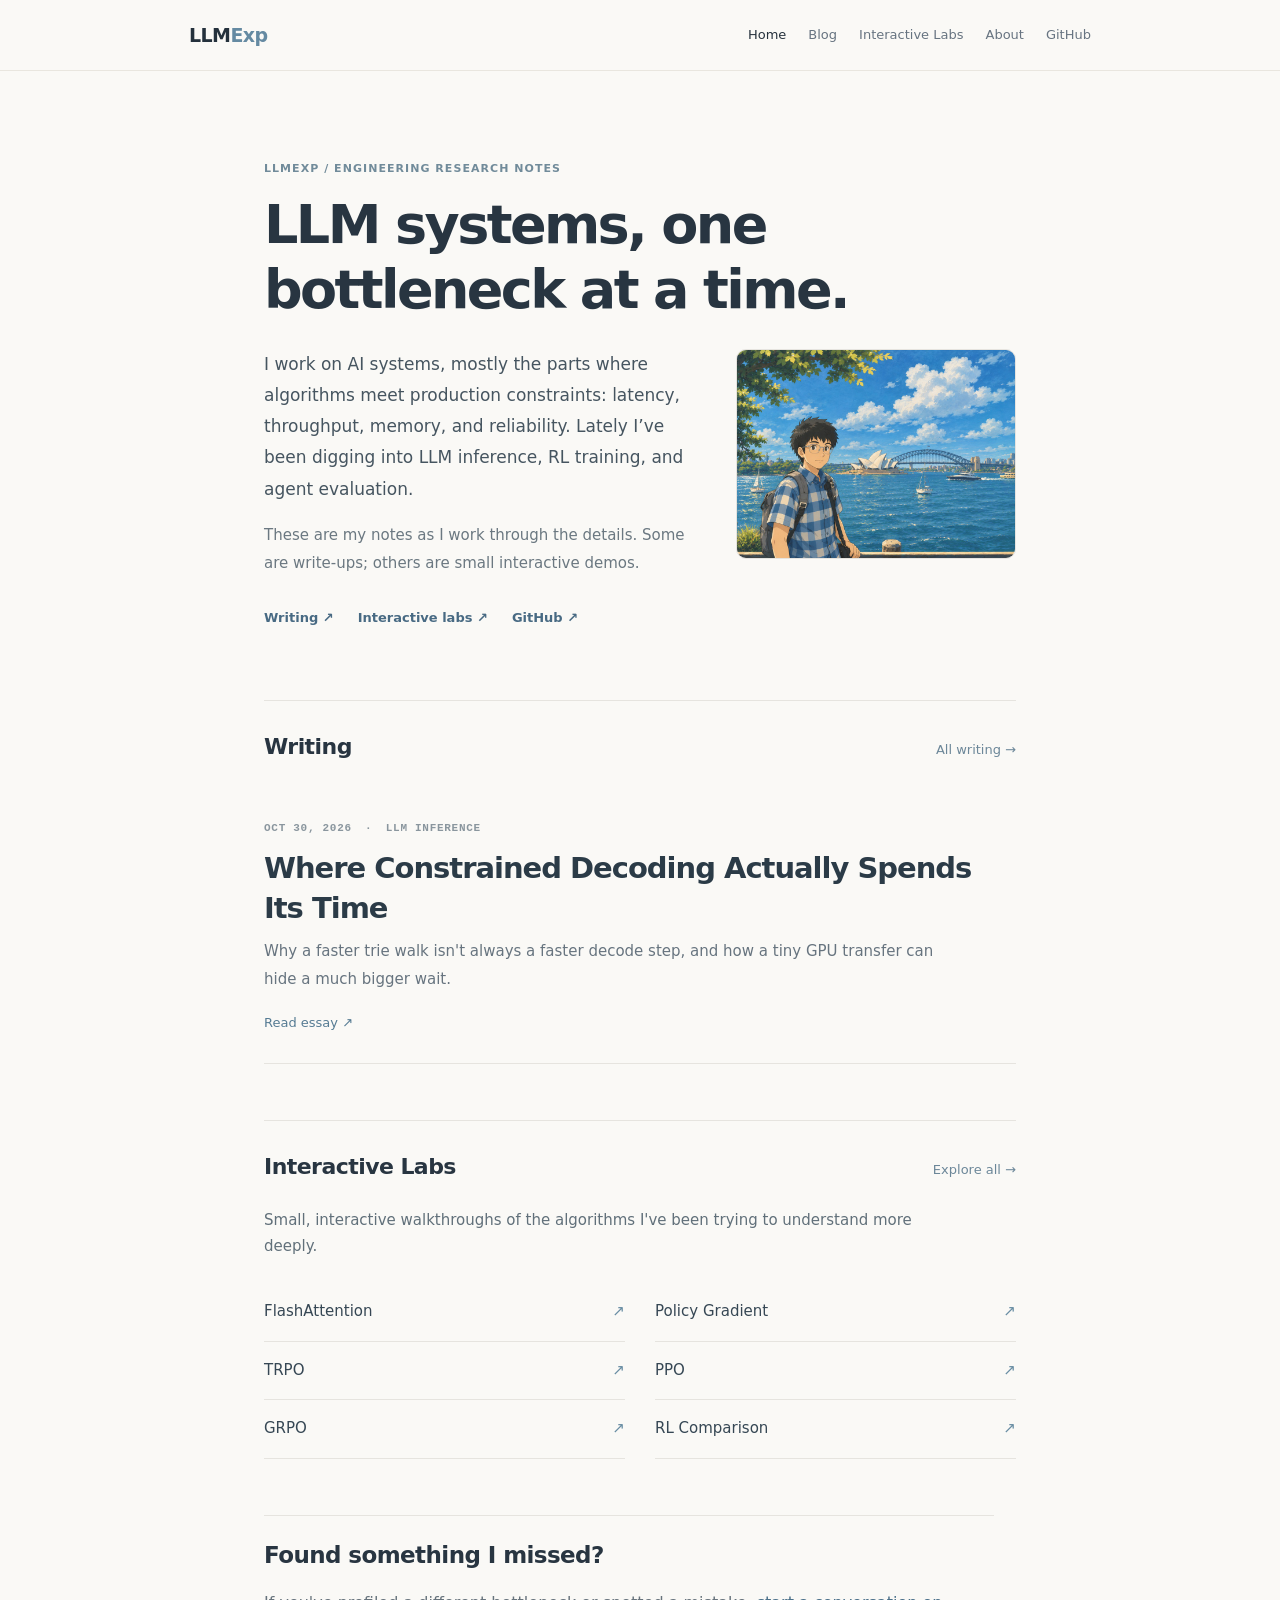
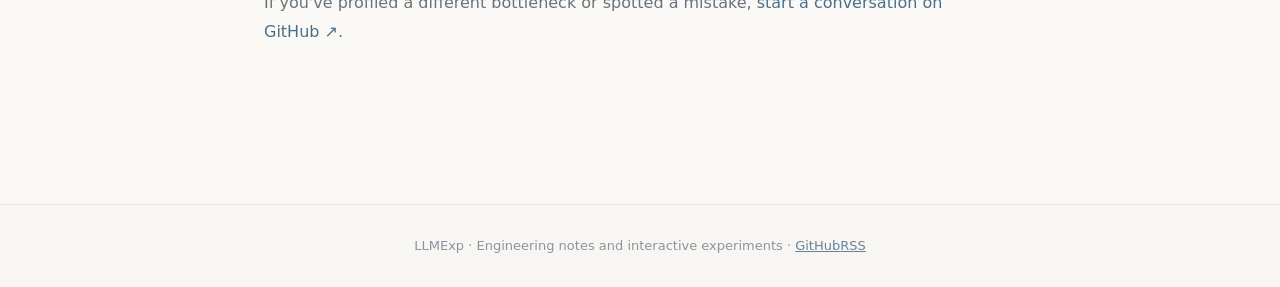
==== commit 1d0bcc7d: "Remove portrait caption from homepage" ====
--- a/index.html
+++ b/index.html
@@ -1 +1 @@
-<!doctype html><html lang="en"><head><meta charset="utf-8"><meta name="viewport" content="width=device-width,initial-scale=1"><meta name="description" content="Engineering notes and interactive labs on LLM systems, reinforcement learning, and agent evaluation."><meta property="og:title" content="LLMExp · LLM Engineering Notes"><meta property="og:description" content="Engineering notes and interactive labs on LLM systems, reinforcement learning, and agent evaluation."><meta property="og:type" content="website"><meta property="og:url" content="https://zerograd-x.github.io/"><link rel="canonical" href="https://zerograd-x.github.io/"><link rel="stylesheet" href="/assets/site.css"><title>LLMExp · LLM Engineering Notes</title><!-- Cloudflare Web Analytics --><script type='module' src='https://static.cloudflareinsights.com/beacon.min.js' data-cf-beacon='{"token": "473e449cb38c4c8e9a7092ccba2610f5"}'></script><!-- End Cloudflare Web Analytics --><link rel="alternate" type="application/rss+xml" title="LLMExp RSS" href="/feed.xml"></head><body class="editorial-light"><header><div class="nav"><a class="brand" href="/">LLM<span>Exp</span></a><nav aria-label="Main navigation"><a href="/" aria-current="page">Home</a><a href="/blog/" >Blog</a><a href="/labs/" >Interactive Labs</a><a href="/about/" >About</a><a href="https://github.com/zerograd-x/zerograd-x.github.io">GitHub</a></nav></div></header><main class="journal-layout"><section class="journal-intro"><p class="eyebrow">LLMExp / Engineering research notes</p><h1>LLM systems, one bottleneck at a time.</h1><div class="profile-intro"><div class="profile-copy"><p class="lead">I work on AI systems, mostly the parts where algorithms meet production constraints: latency, throughput, memory, and reliability. Lately I’ve been digging into LLM inference, RL training, and agent evaluation.</p><p class="author-note">These are my notes as I work through the details. Some are write-ups; others are small interactive demos.</p><div class="intro-links"><a href="/blog/">Writing <span aria-hidden="true">↗</span></a><a href="/labs/">Interactive labs <span aria-hidden="true">↗</span></a><a href="https://github.com/zerograd-x/zerograd-x.github.io">GitHub <span aria-hidden="true">↗</span></a></div></div><figure class="profile-portrait"><img src="/assets/sydney-harbour-portrait.jpg" width="960" height="720" alt="Illustrated portrait of the author beside Sydney Harbour, with the Opera House and Harbour Bridge in the background." decoding="async"><figcaption>A moment by Sydney Harbour.</figcaption></figure></div></section><section class="journal-section" aria-labelledby="writing-title"><div class="journal-heading"><h2 id="writing-title">Writing</h2><a href="/blog/">All writing →</a></div><a class="writing-entry" href="/blog/optimizing-constrained-decoding/"><span class="writing-date">OCT 30, 2026 <span class="dot-sep">·</span> LLM INFERENCE</span><h3>Where Constrained Decoding Actually Spends Its Time</h3><p>Why a faster trie walk isn't always a faster decode step, and how a tiny GPU transfer can hide a much bigger wait.</p><span class="writing-more">Read essay <span aria-hidden="true">↗</span></span></a></section><section class="journal-section" aria-labelledby="labs-title"><div class="journal-heading"><h2 id="labs-title">Interactive Labs</h2><a href="/labs/">Explore all →</a></div><p class="section-desc">Small, interactive walkthroughs of the algorithms I've been trying to understand more deeply.</p><div class="lab-links"><a href="/FlashAttention/">FlashAttention <span>↗</span></a><a href="/PolicyGradient/">Policy Gradient <span>↗</span></a><a href="/TRPO/">TRPO <span>↗</span></a><a href="/PPO/">PPO <span>↗</span></a><a href="/GRPO/">GRPO <span>↗</span></a><a href="/RLCompare/">RL Comparison <span>↗</span></a></div></section><section class="journal-section journal-end"><h2>Found something I missed?</h2><p>If you've profiled a different bottleneck or spotted a mistake, <a href="https://github.com/zerograd-x/zerograd-x.github.io/issues">start a conversation on GitHub ↗</a>.</p></section></main><footer>LLMExp · Engineering notes and interactive experiments · <a href="https://github.com/zerograd-x">GitHub</a><a href="/feed.xml" title="Subscribe to the RSS feed">RSS</a></footer></body></html>+<!doctype html><html lang="en"><head><meta charset="utf-8"><meta name="viewport" content="width=device-width,initial-scale=1"><meta name="description" content="Engineering notes and interactive labs on LLM systems, reinforcement learning, and agent evaluation."><meta property="og:title" content="LLMExp · LLM Engineering Notes"><meta property="og:description" content="Engineering notes and interactive labs on LLM systems, reinforcement learning, and agent evaluation."><meta property="og:type" content="website"><meta property="og:url" content="https://zerograd-x.github.io/"><link rel="canonical" href="https://zerograd-x.github.io/"><link rel="stylesheet" href="/assets/site.css?v=portrait-1"><title>LLMExp · LLM Engineering Notes</title><!-- Cloudflare Web Analytics --><script type='module' src='https://static.cloudflareinsights.com/beacon.min.js' data-cf-beacon='{"token": "473e449cb38c4c8e9a7092ccba2610f5"}'></script><!-- End Cloudflare Web Analytics --><link rel="alternate" type="application/rss+xml" title="LLMExp RSS" href="/feed.xml"></head><body class="editorial-light"><header><div class="nav"><a class="brand" href="/">LLM<span>Exp</span></a><nav aria-label="Main navigation"><a href="/" aria-current="page">Home</a><a href="/blog/" >Blog</a><a href="/labs/" >Interactive Labs</a><a href="/about/" >About</a><a href="https://github.com/zerograd-x/zerograd-x.github.io">GitHub</a></nav></div></header><main class="journal-layout"><section class="journal-intro"><p class="eyebrow">LLMExp / Engineering research notes</p><h1>LLM systems, one bottleneck at a time.</h1><div class="profile-intro"><div class="profile-copy"><p class="lead">I work on AI systems, mostly the parts where algorithms meet production constraints: latency, throughput, memory, and reliability. Lately I’ve been digging into LLM inference, RL training, and agent evaluation.</p><p class="author-note">These are my notes as I work through the details. Some are write-ups; others are small interactive demos.</p><div class="intro-links"><a href="/blog/">Writing <span aria-hidden="true">↗</span></a><a href="/labs/">Interactive labs <span aria-hidden="true">↗</span></a><a href="https://github.com/zerograd-x/zerograd-x.github.io">GitHub <span aria-hidden="true">↗</span></a></div></div><figure class="profile-portrait"><img src="/assets/sydney-harbour-portrait.jpg" width="960" height="720" alt="Illustrated portrait of the author beside Sydney Harbour, with the Opera House and Harbour Bridge in the background." decoding="async"></figure></div></section><section class="journal-section" aria-labelledby="writing-title"><div class="journal-heading"><h2 id="writing-title">Writing</h2><a href="/blog/">All writing →</a></div><a class="writing-entry" href="/blog/optimizing-constrained-decoding/"><span class="writing-date">OCT 30, 2026 <span class="dot-sep">·</span> LLM INFERENCE</span><h3>Where Constrained Decoding Actually Spends Its Time</h3><p>Why a faster trie walk isn't always a faster decode step, and how a tiny GPU transfer can hide a much bigger wait.</p><span class="writing-more">Read essay <span aria-hidden="true">↗</span></span></a></section><section class="journal-section" aria-labelledby="labs-title"><div class="journal-heading"><h2 id="labs-title">Interactive Labs</h2><a href="/labs/">Explore all →</a></div><p class="section-desc">Small, interactive walkthroughs of the algorithms I've been trying to understand more deeply.</p><div class="lab-links"><a href="/FlashAttention/">FlashAttention <span>↗</span></a><a href="/PolicyGradient/">Policy Gradient <span>↗</span></a><a href="/TRPO/">TRPO <span>↗</span></a><a href="/PPO/">PPO <span>↗</span></a><a href="/GRPO/">GRPO <span>↗</span></a><a href="/RLCompare/">RL Comparison <span>↗</span></a></div></section><section class="journal-section journal-end"><h2>Found something I missed?</h2><p>If you've profiled a different bottleneck or spotted a mistake, <a href="https://github.com/zerograd-x/zerograd-x.github.io/issues">start a conversation on GitHub ↗</a>.</p></section></main><footer>LLMExp · Engineering notes and interactive experiments · <a href="https://github.com/zerograd-x">GitHub</a><a href="/feed.xml" title="Subscribe to the RSS feed">RSS</a></footer></body></html>
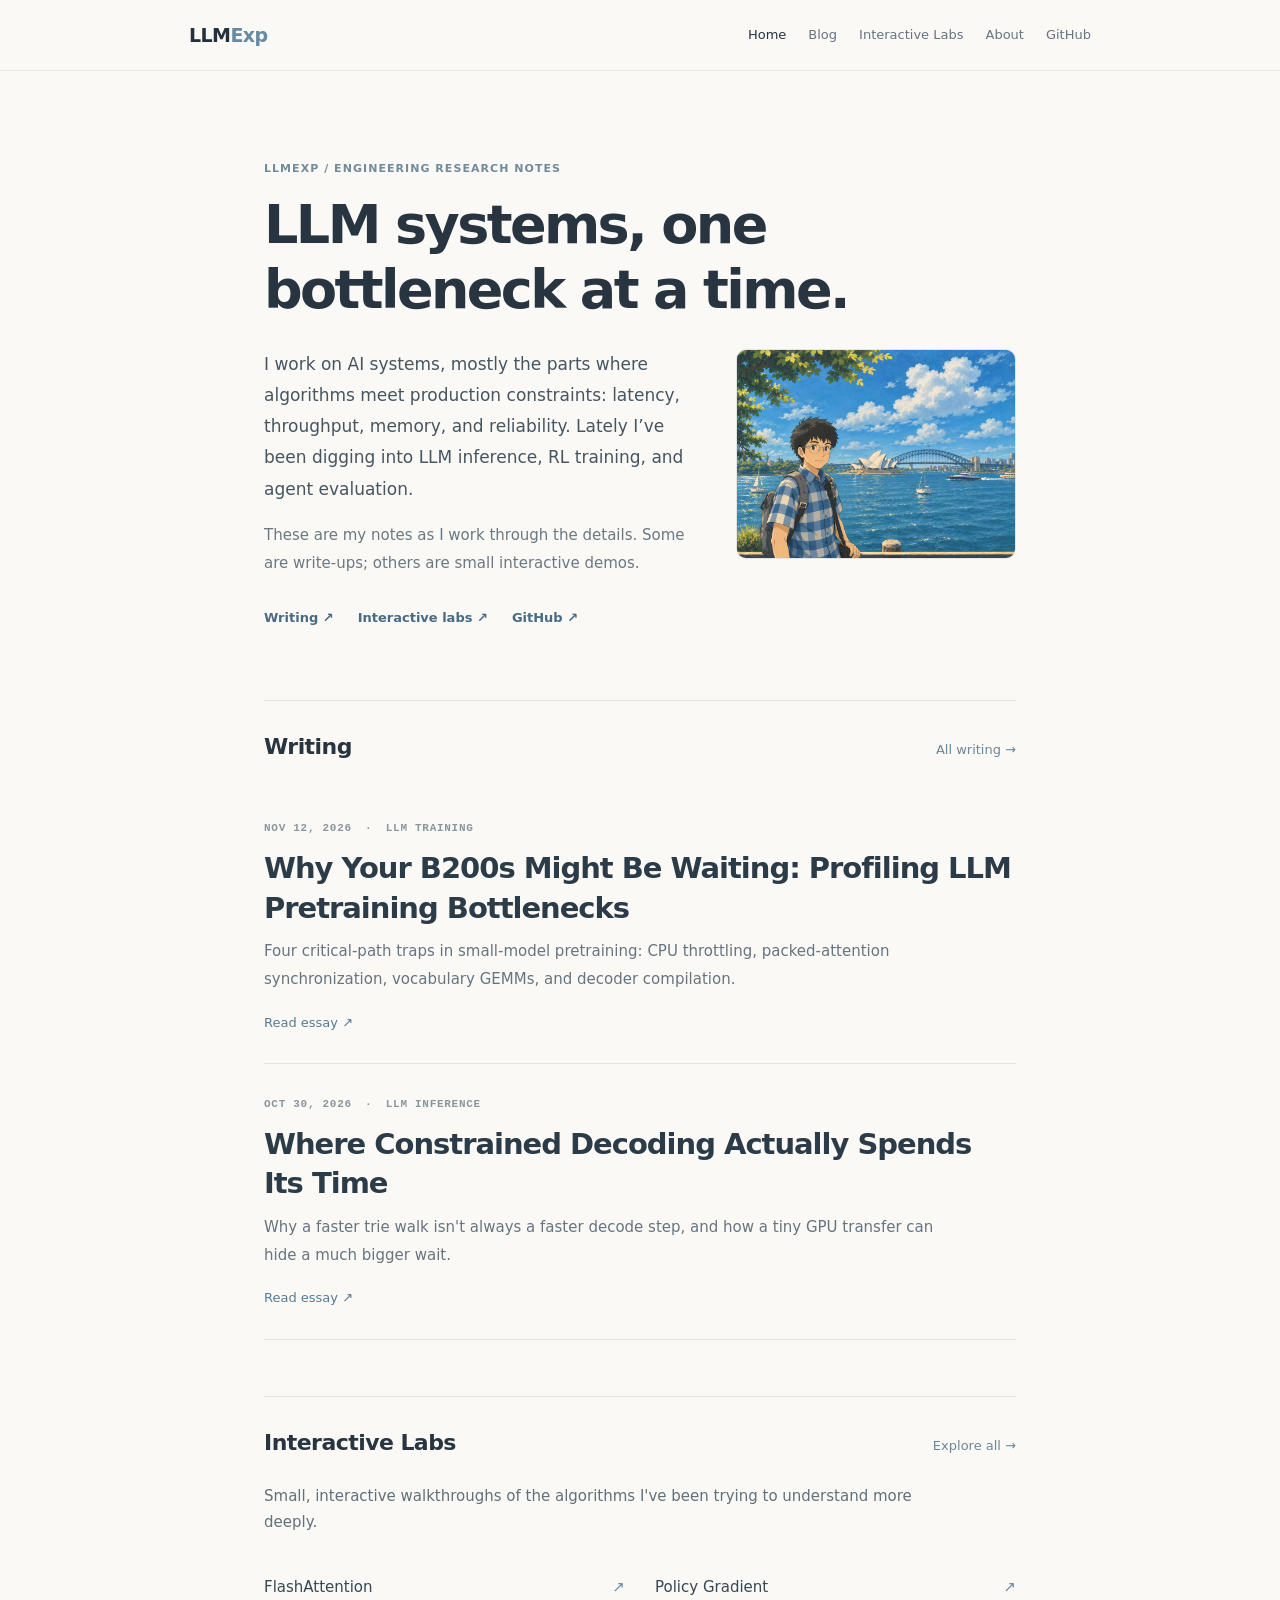
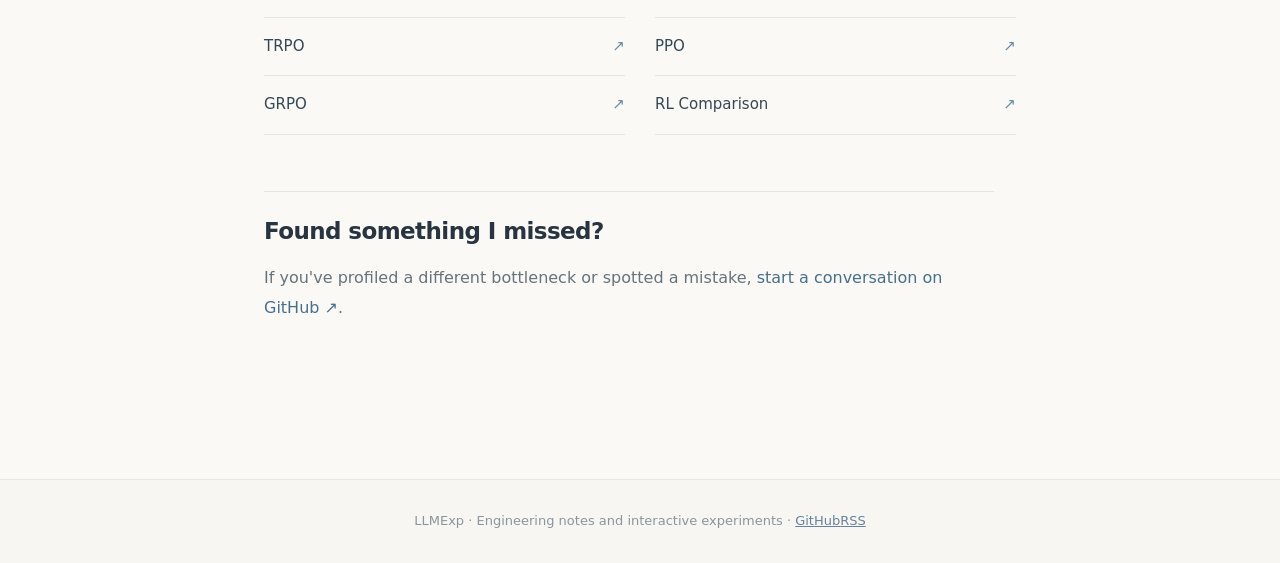
==== commit 0c20e47c: "List new training investigation in blog, homepage, RSS and sitemap" ====
--- a/index.html
+++ b/index.html
@@ -1 +1 @@
-<!doctype html><html lang="en"><head><meta charset="utf-8"><meta name="viewport" content="width=device-width,initial-scale=1"><meta name="description" content="Engineering notes and interactive labs on LLM systems, reinforcement learning, and agent evaluation."><meta property="og:title" content="LLMExp · LLM Engineering Notes"><meta property="og:description" content="Engineering notes and interactive labs on LLM systems, reinforcement learning, and agent evaluation."><meta property="og:type" content="website"><meta property="og:url" content="https://zerograd-x.github.io/"><link rel="canonical" href="https://zerograd-x.github.io/"><link rel="stylesheet" href="/assets/site.css?v=portrait-1"><title>LLMExp · LLM Engineering Notes</title><!-- Cloudflare Web Analytics --><script type='module' src='https://static.cloudflareinsights.com/beacon.min.js' data-cf-beacon='{"token": "473e449cb38c4c8e9a7092ccba2610f5"}'></script><!-- End Cloudflare Web Analytics --><link rel="alternate" type="application/rss+xml" title="LLMExp RSS" href="/feed.xml"></head><body class="editorial-light"><header><div class="nav"><a class="brand" href="/">LLM<span>Exp</span></a><nav aria-label="Main navigation"><a href="/" aria-current="page">Home</a><a href="/blog/" >Blog</a><a href="/labs/" >Interactive Labs</a><a href="/about/" >About</a><a href="https://github.com/zerograd-x/zerograd-x.github.io">GitHub</a></nav></div></header><main class="journal-layout"><section class="journal-intro"><p class="eyebrow">LLMExp / Engineering research notes</p><h1>LLM systems, one bottleneck at a time.</h1><div class="profile-intro"><div class="profile-copy"><p class="lead">I work on AI systems, mostly the parts where algorithms meet production constraints: latency, throughput, memory, and reliability. Lately I’ve been digging into LLM inference, RL training, and agent evaluation.</p><p class="author-note">These are my notes as I work through the details. Some are write-ups; others are small interactive demos.</p><div class="intro-links"><a href="/blog/">Writing <span aria-hidden="true">↗</span></a><a href="/labs/">Interactive labs <span aria-hidden="true">↗</span></a><a href="https://github.com/zerograd-x/zerograd-x.github.io">GitHub <span aria-hidden="true">↗</span></a></div></div><figure class="profile-portrait"><img src="/assets/sydney-harbour-portrait.jpg" width="960" height="720" alt="Illustrated portrait of the author beside Sydney Harbour, with the Opera House and Harbour Bridge in the background." decoding="async"></figure></div></section><section class="journal-section" aria-labelledby="writing-title"><div class="journal-heading"><h2 id="writing-title">Writing</h2><a href="/blog/">All writing →</a></div><a class="writing-entry" href="/blog/optimizing-constrained-decoding/"><span class="writing-date">OCT 30, 2026 <span class="dot-sep">·</span> LLM INFERENCE</span><h3>Where Constrained Decoding Actually Spends Its Time</h3><p>Why a faster trie walk isn't always a faster decode step, and how a tiny GPU transfer can hide a much bigger wait.</p><span class="writing-more">Read essay <span aria-hidden="true">↗</span></span></a></section><section class="journal-section" aria-labelledby="labs-title"><div class="journal-heading"><h2 id="labs-title">Interactive Labs</h2><a href="/labs/">Explore all →</a></div><p class="section-desc">Small, interactive walkthroughs of the algorithms I've been trying to understand more deeply.</p><div class="lab-links"><a href="/FlashAttention/">FlashAttention <span>↗</span></a><a href="/PolicyGradient/">Policy Gradient <span>↗</span></a><a href="/TRPO/">TRPO <span>↗</span></a><a href="/PPO/">PPO <span>↗</span></a><a href="/GRPO/">GRPO <span>↗</span></a><a href="/RLCompare/">RL Comparison <span>↗</span></a></div></section><section class="journal-section journal-end"><h2>Found something I missed?</h2><p>If you've profiled a different bottleneck or spotted a mistake, <a href="https://github.com/zerograd-x/zerograd-x.github.io/issues">start a conversation on GitHub ↗</a>.</p></section></main><footer>LLMExp · Engineering notes and interactive experiments · <a href="https://github.com/zerograd-x">GitHub</a><a href="/feed.xml" title="Subscribe to the RSS feed">RSS</a></footer></body></html>+<!doctype html><html lang="en"><head><meta charset="utf-8"><meta name="viewport" content="width=device-width,initial-scale=1"><meta name="description" content="Engineering notes and interactive labs on LLM systems, reinforcement learning, and agent evaluation."><meta property="og:title" content="LLMExp · LLM Engineering Notes"><meta property="og:description" content="Engineering notes and interactive labs on LLM systems, reinforcement learning, and agent evaluation."><meta property="og:type" content="website"><meta property="og:url" content="https://zerograd-x.github.io/"><link rel="canonical" href="https://zerograd-x.github.io/"><link rel="stylesheet" href="/assets/site.css?v=portrait-1"><title>LLMExp · LLM Engineering Notes</title><!-- Cloudflare Web Analytics --><script type='module' src='https://static.cloudflareinsights.com/beacon.min.js' data-cf-beacon='{"token": "473e449cb38c4c8e9a7092ccba2610f5"}'></script><!-- End Cloudflare Web Analytics --><link rel="alternate" type="application/rss+xml" title="LLMExp RSS" href="/feed.xml"></head><body class="editorial-light"><header><div class="nav"><a class="brand" href="/">LLM<span>Exp</span></a><nav aria-label="Main navigation"><a href="/" aria-current="page">Home</a><a href="/blog/" >Blog</a><a href="/labs/" >Interactive Labs</a><a href="/about/" >About</a><a href="https://github.com/zerograd-x/zerograd-x.github.io">GitHub</a></nav></div></header><main class="journal-layout"><section class="journal-intro"><p class="eyebrow">LLMExp / Engineering research notes</p><h1>LLM systems, one bottleneck at a time.</h1><div class="profile-intro"><div class="profile-copy"><p class="lead">I work on AI systems, mostly the parts where algorithms meet production constraints: latency, throughput, memory, and reliability. Lately I’ve been digging into LLM inference, RL training, and agent evaluation.</p><p class="author-note">These are my notes as I work through the details. Some are write-ups; others are small interactive demos.</p><div class="intro-links"><a href="/blog/">Writing <span aria-hidden="true">↗</span></a><a href="/labs/">Interactive labs <span aria-hidden="true">↗</span></a><a href="https://github.com/zerograd-x/zerograd-x.github.io">GitHub <span aria-hidden="true">↗</span></a></div></div><figure class="profile-portrait"><img src="/assets/sydney-harbour-portrait.jpg" width="960" height="720" alt="Illustrated portrait of the author beside Sydney Harbour, with the Opera House and Harbour Bridge in the background." decoding="async"></figure></div></section><section class="journal-section" aria-labelledby="writing-title"><div class="journal-heading"><h2 id="writing-title">Writing</h2><a href="/blog/">All writing →</a></div><a class="writing-entry" href="/blog/profiling-llm-pretraining-b200/"><span class="writing-date">NOV 12, 2026 <span class="dot-sep">·</span> LLM TRAINING</span><h3>Why Your B200s Might Be Waiting: Profiling LLM Pretraining Bottlenecks</h3><p>Four critical-path traps in small-model pretraining: CPU throttling, packed-attention synchronization, vocabulary GEMMs, and decoder compilation.</p><span class="writing-more">Read essay <span aria-hidden="true">↗</span></span></a><a class="writing-entry" href="/blog/optimizing-constrained-decoding/"><span class="writing-date">OCT 30, 2026 <span class="dot-sep">·</span> LLM INFERENCE</span><h3>Where Constrained Decoding Actually Spends Its Time</h3><p>Why a faster trie walk isn't always a faster decode step, and how a tiny GPU transfer can hide a much bigger wait.</p><span class="writing-more">Read essay <span aria-hidden="true">↗</span></span></a></section><section class="journal-section" aria-labelledby="labs-title"><div class="journal-heading"><h2 id="labs-title">Interactive Labs</h2><a href="/labs/">Explore all →</a></div><p class="section-desc">Small, interactive walkthroughs of the algorithms I've been trying to understand more deeply.</p><div class="lab-links"><a href="/FlashAttention/">FlashAttention <span>↗</span></a><a href="/PolicyGradient/">Policy Gradient <span>↗</span></a><a href="/TRPO/">TRPO <span>↗</span></a><a href="/PPO/">PPO <span>↗</span></a><a href="/GRPO/">GRPO <span>↗</span></a><a href="/RLCompare/">RL Comparison <span>↗</span></a></div></section><section class="journal-section journal-end"><h2>Found something I missed?</h2><p>If you've profiled a different bottleneck or spotted a mistake, <a href="https://github.com/zerograd-x/zerograd-x.github.io/issues">start a conversation on GitHub ↗</a>.</p></section></main><footer>LLMExp · Engineering notes and interactive experiments · <a href="https://github.com/zerograd-x">GitHub</a><a href="/feed.xml" title="Subscribe to the RSS feed">RSS</a></footer></body></html>
